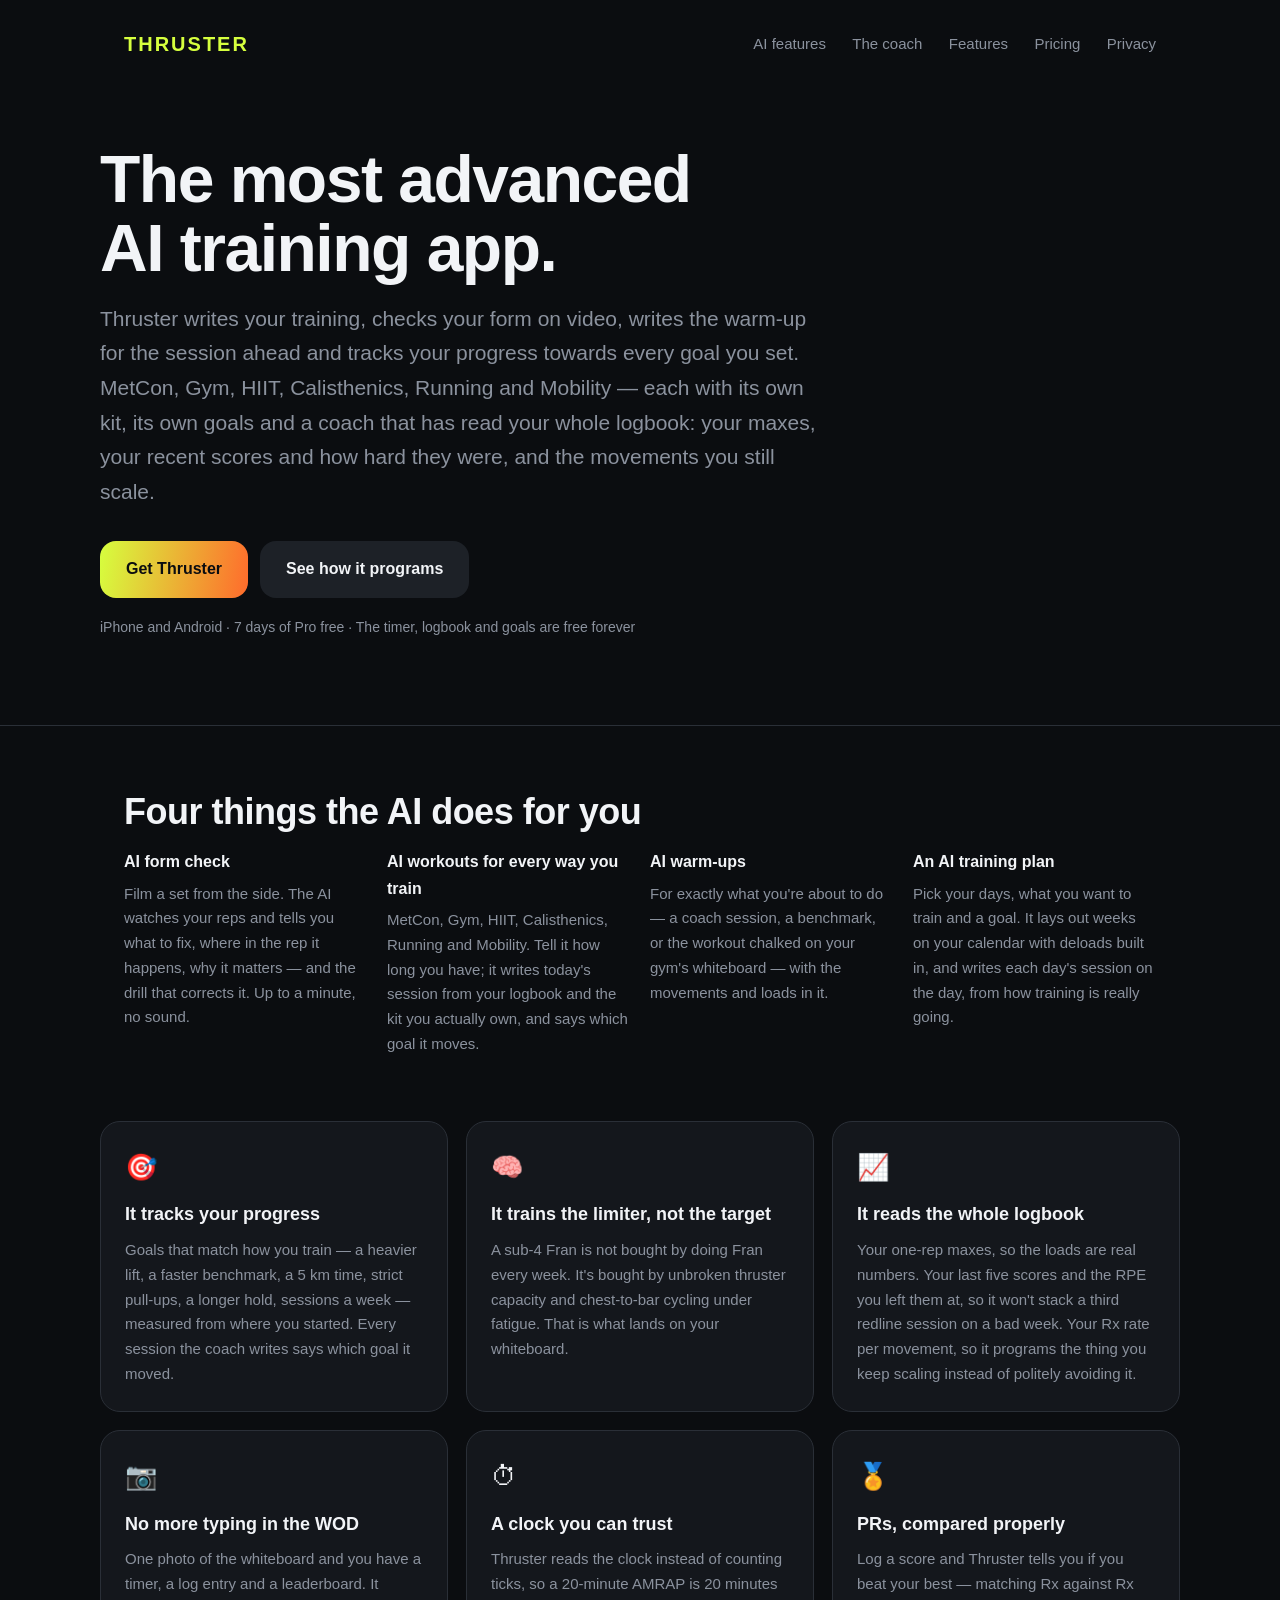
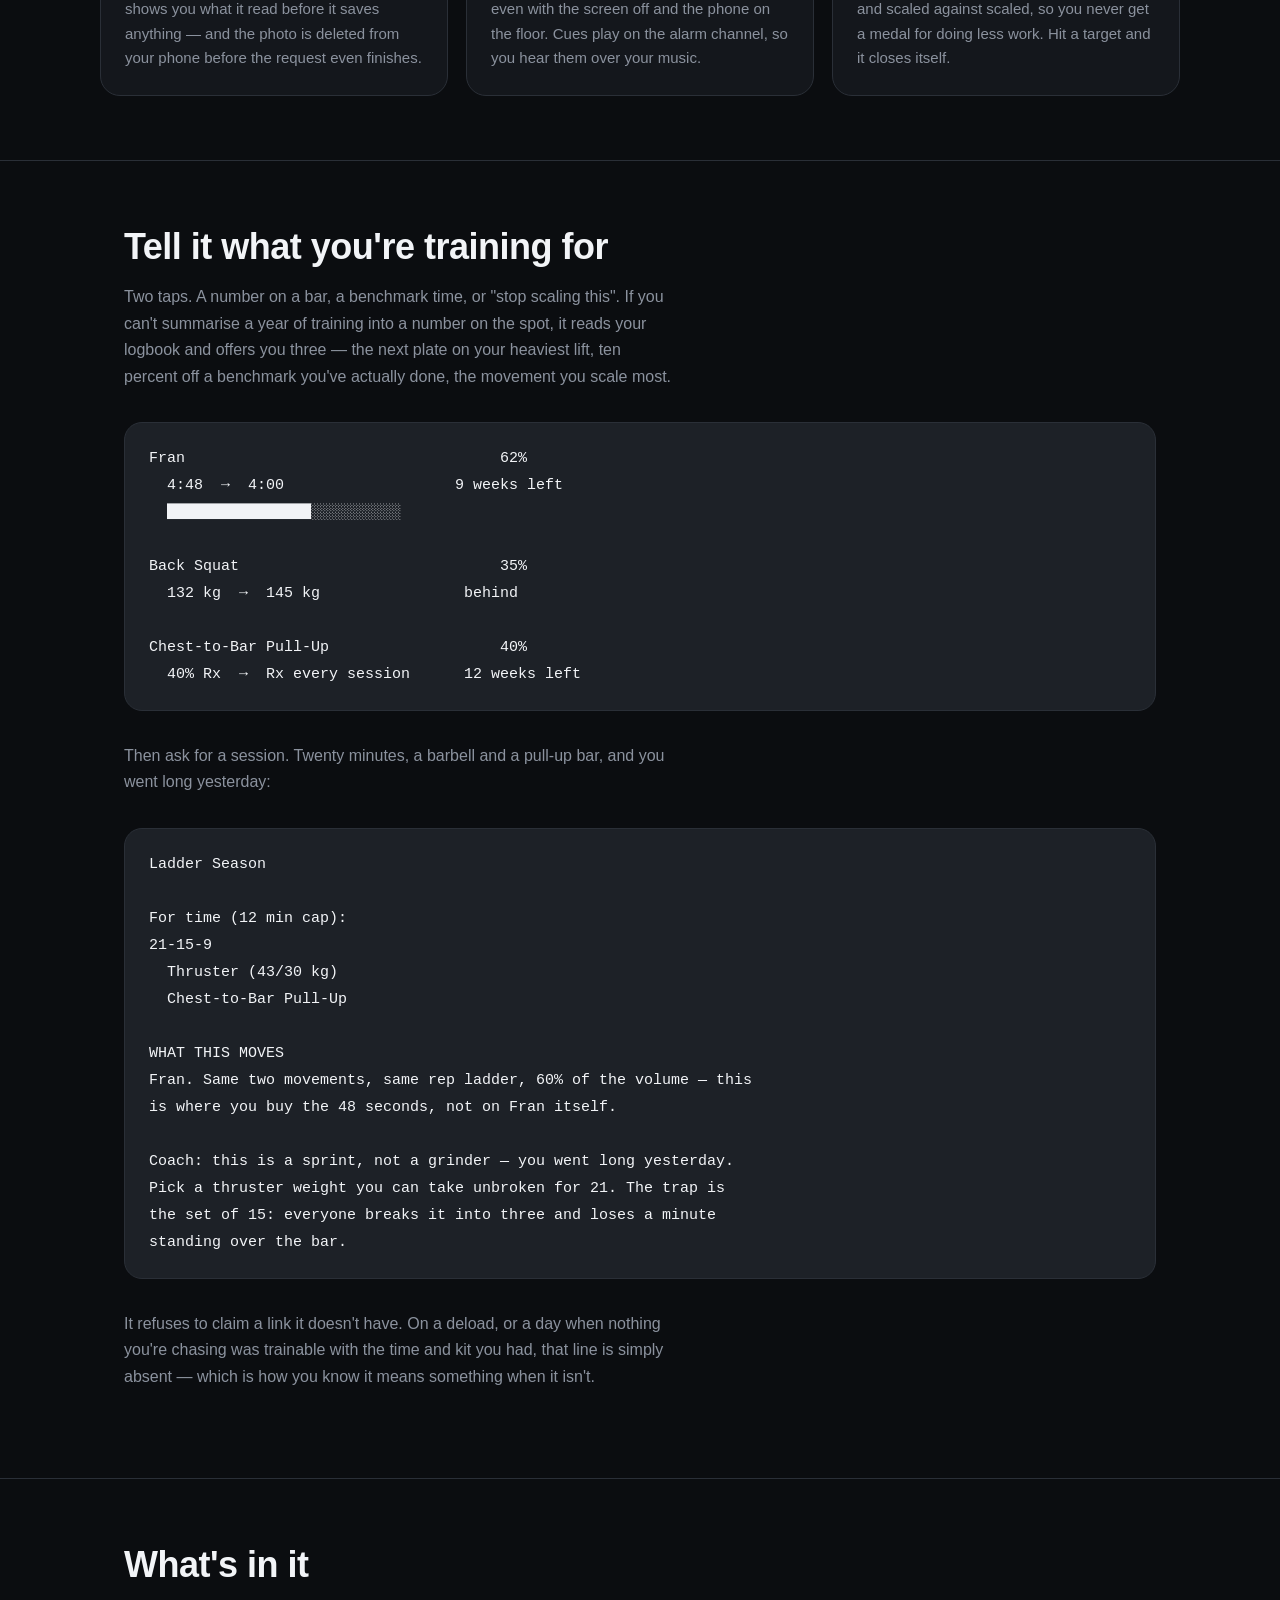
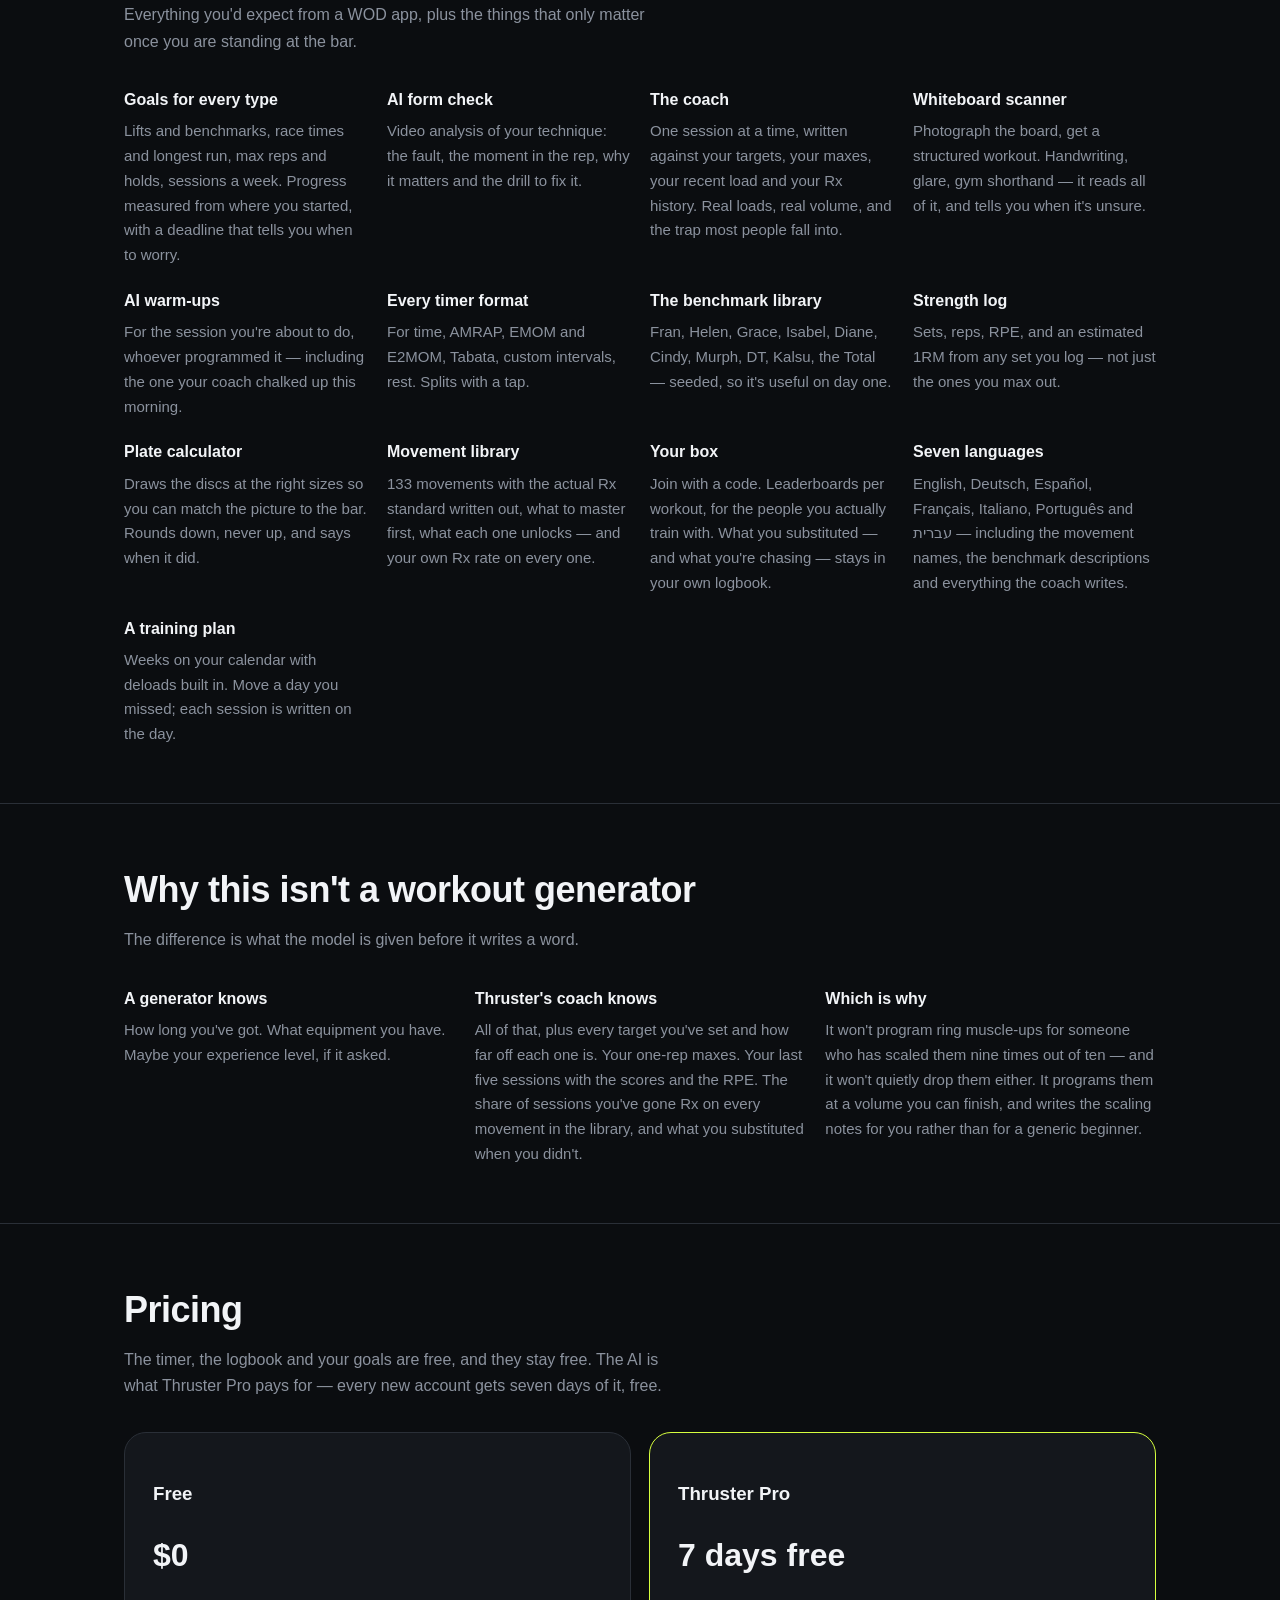
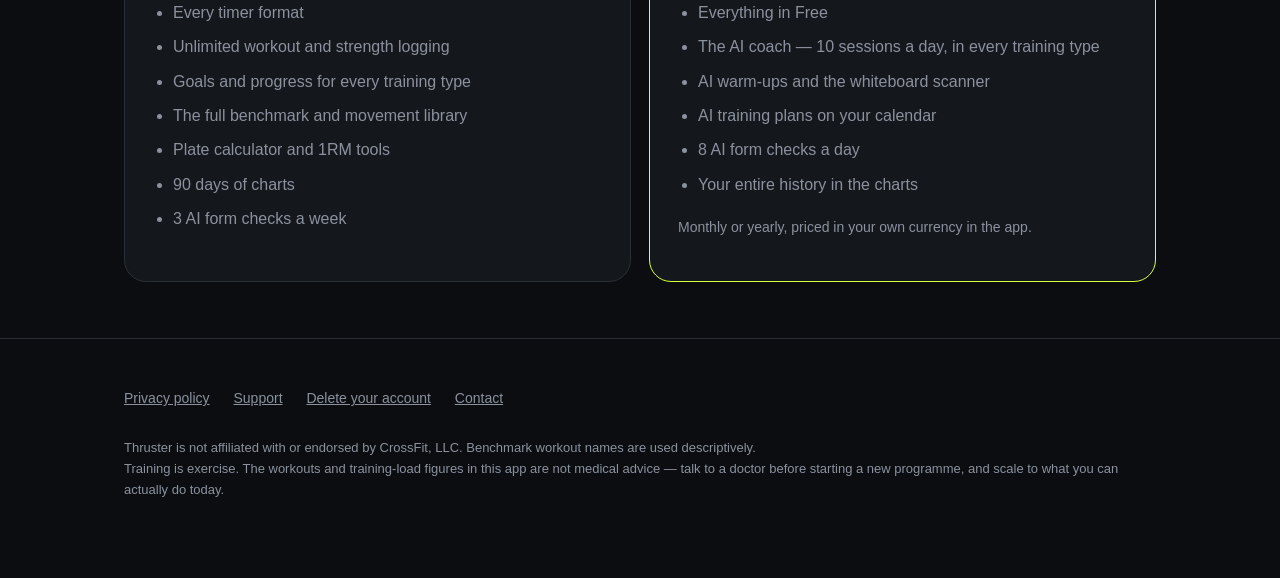
==== index.html @ 0b7d1bc6 "Lead with the AI: form check, workouts, warm-ups and plans Hero and meta now say Thruster is the mos" ====
<!doctype html>
<html lang="en">
<head>
<meta charset="utf-8">
<meta name="viewport" content="width=device-width, initial-scale=1">
<title>Thruster — the most advanced AI training app</title>
<meta name="description" content="Thruster is the most advanced AI training app. It writes your workouts, checks your form on video, writes your warm-ups, builds your training plan and tracks your progress towards every goal.">
<link rel="canonical" href="https://thruster.cloud/">
<meta property="og:title" content="Thruster — the most advanced AI training app">
<meta property="og:description" content="AI workouts, AI form check, AI warm-ups and a training plan — and it tracks your progress towards every goal.">
<meta property="og:type" content="website">
<meta property="og:url" content="https://thruster.cloud/">
<meta property="og:image" content="https://thruster.cloud/og.png">
<meta property="og:image:width" content="1200">
<meta property="og:image:height" content="630">
<meta name="twitter:card" content="summary_large_image">
<link rel="icon" href="/favicon.ico" sizes="any">
<link rel="icon" type="image/png" sizes="32x32" href="/favicon-32.png">
<link rel="apple-touch-icon" href="/apple-touch-icon.png">
<link rel="stylesheet" href="/style.css">
</head>
<body>

<header>
  <div class="wrap">
    <a class="logo" href="/">THRUSTER</a>
    <nav>
      <a href="#ai">AI features</a>
      <a href="#coach">The coach</a>
      <a href="#features">Features</a>
      <a href="#pricing">Pricing</a>
      <a href="/privacy">Privacy</a>
    </nav>
  </div>
</header>

<main>
  <div class="wrap hero">
    <h1>The most advanced<br>AI training app.</h1>
    <p class="lede">
      Thruster writes your training, checks your form on video, writes the warm-up
      for the session ahead and tracks your progress towards every goal you set.
      MetCon, Gym, HIIT, Calisthenics, Running and Mobility — each with its own kit,
      its own goals and a coach that has read your whole logbook: your maxes, your
      recent scores and how hard they were, and the movements you still scale.
    </p>
    <div class="cta-row">
      <a class="cta" href="#pricing">Get Thruster</a>
      <a class="cta secondary" href="#coach">See how it programs</a>
    </div>
    <p class="note">iPhone and Android · 7 days of Pro free · The timer, logbook and goals are free forever</p>
  </div>

  <section id="ai">
    <div class="wrap">
      <h2>Four things the AI does for you</h2>
      <div class="features">
        <div class="feature"><h4>AI form check</h4><p>Film a set from the side. The AI watches your reps and tells you what to fix, where in the rep it happens, why it matters — and the drill that corrects it. Up to a minute, no sound.</p></div>
        <div class="feature"><h4>AI workouts for every way you train</h4><p>MetCon, Gym, HIIT, Calisthenics, Running and Mobility. Tell it how long you have; it writes today's session from your logbook and the kit you actually own, and says which goal it moves.</p></div>
        <div class="feature"><h4>AI warm-ups</h4><p>For exactly what you're about to do — a coach session, a benchmark, or the workout chalked on your gym's whiteboard — with the movements and loads in it.</p></div>
        <div class="feature"><h4>An AI training plan</h4><p>Pick your days, what you want to train and a goal. It lays out weeks on your calendar with deloads built in, and writes each day's session on the day, from how training is really going.</p></div>
      </div>
    </div>
  </section>
  <div class="wrap pillars">
    <div class="pillar">
      <div class="icon">🎯</div>
      <h3>It tracks your progress</h3>
      <p>
        Goals that match how you train — a heavier lift, a faster benchmark, a 5 km
        time, strict pull-ups, a longer hold, sessions a week — measured from where
        you started. Every session the coach writes says which goal it moved.
      </p>
    </div>
    <div class="pillar">
      <div class="icon">🧠</div>
      <h3>It trains the limiter, not the target</h3>
      <p>
        A sub-4 Fran is not bought by doing Fran every week. It's bought by
        unbroken thruster capacity and chest-to-bar cycling under fatigue. That is
        what lands on your whiteboard.
      </p>
    </div>
    <div class="pillar">
      <div class="icon">📈</div>
      <h3>It reads the whole logbook</h3>
      <p>
        Your one-rep maxes, so the loads are real numbers. Your last five scores
        and the RPE you left them at, so it won't stack a third redline session on
        a bad week. Your Rx rate per movement, so it programs the thing you keep
        scaling instead of politely avoiding it.
      </p>
    </div>
    <div class="pillar">
      <div class="icon">📷</div>
      <h3>No more typing in the WOD</h3>
      <p>
        One photo of the whiteboard and you have a timer, a log entry and a
        leaderboard. It shows you what it read before it saves anything — and the
        photo is deleted from your phone before the request even finishes.
      </p>
    </div>
    <div class="pillar">
      <div class="icon">⏱</div>
      <h3>A clock you can trust</h3>
      <p>
        Thruster reads the clock instead of counting ticks, so a 20-minute AMRAP is
        20 minutes even with the screen off and the phone on the floor. Cues play
        on the alarm channel, so you hear them over your music.
      </p>
    </div>
    <div class="pillar">
      <div class="icon">🏅</div>
      <h3>PRs, compared properly</h3>
      <p>
        Log a score and Thruster tells you if you beat your best — matching Rx
        against Rx and scaled against scaled, so you never get a medal for doing
        less work. Hit a target and it closes itself.
      </p>
    </div>
  </div>

  <section id="coach">
    <div class="wrap">
      <h2>Tell it what you're training for</h2>
      <p class="sub">
        Two taps. A number on a bar, a benchmark time, or "stop scaling this". If
        you can't summarise a year of training into a number on the spot, it reads
        your logbook and offers you three — the next plate on your heaviest lift,
        ten percent off a benchmark you've actually done, the movement you scale most.
      </p>

      <div class="whiteboard">Fran                                   62%
  4:48  →  4:00                   9 weeks left
  ████████████████░░░░░░░░░░

Back Squat                             35%
  132 kg  →  145 kg                behind

Chest-to-Bar Pull-Up                   40%
  40% Rx  →  Rx every session      12 weeks left</div>

      <p class="sub" style="margin-top:32px">
        Then ask for a session. Twenty minutes, a barbell and a pull-up bar, and
        you went long yesterday:
      </p>

      <div class="whiteboard">Ladder Season

For time (12 min cap):
21-15-9
  Thruster (43/30 kg)
  Chest-to-Bar Pull-Up

WHAT THIS MOVES
Fran. Same two movements, same rep ladder, 60% of the volume — this
is where you buy the 48 seconds, not on Fran itself.

Coach: this is a sprint, not a grinder — you went long yesterday.
Pick a thruster weight you can take unbroken for 21. The trap is
the set of 15: everyone breaks it into three and loses a minute
standing over the bar.</div>

      <p class="sub" style="margin-top:32px">
        It refuses to claim a link it doesn't have. On a deload, or a day when
        nothing you're chasing was trainable with the time and kit you had, that
        line is simply absent — which is how you know it means something when it
        isn't.
      </p>
    </div>
  </section>

  <section id="features">
    <div class="wrap">
      <h2>What's in it</h2>
      <p class="sub">Everything you'd expect from a WOD app, plus the things that only matter once you are standing at the bar.</p>
      <div class="features">
        <div class="feature"><h4>Goals for every type</h4><p>Lifts and benchmarks, race times and longest run, max reps and holds, sessions a week. Progress measured from where you started, with a deadline that tells you when to worry.</p></div>
        <div class="feature"><h4>AI form check</h4><p>Video analysis of your technique: the fault, the moment in the rep, why it matters and the drill to fix it.</p></div>
        <div class="feature"><h4>The coach</h4><p>One session at a time, written against your targets, your maxes, your recent load and your Rx history. Real loads, real volume, and the trap most people fall into.</p></div>
        <div class="feature"><h4>Whiteboard scanner</h4><p>Photograph the board, get a structured workout. Handwriting, glare, gym shorthand — it reads all of it, and tells you when it's unsure.</p></div>
        <div class="feature"><h4>AI warm-ups</h4><p>For the session you're about to do, whoever programmed it — including the one your coach chalked up this morning.</p></div>
        <div class="feature"><h4>Every timer format</h4><p>For time, AMRAP, EMOM and E2MOM, Tabata, custom intervals, rest. Splits with a tap.</p></div>
        <div class="feature"><h4>The benchmark library</h4><p>Fran, Helen, Grace, Isabel, Diane, Cindy, Murph, DT, Kalsu, the Total — seeded, so it's useful on day one.</p></div>
        <div class="feature"><h4>Strength log</h4><p>Sets, reps, RPE, and an estimated 1RM from any set you log — not just the ones you max out.</p></div>
        <div class="feature"><h4>Plate calculator</h4><p>Draws the discs at the right sizes so you can match the picture to the bar. Rounds down, never up, and says when it did.</p></div>
        <div class="feature"><h4>Movement library</h4><p>133 movements with the actual Rx standard written out, what to master first, what each one unlocks — and your own Rx rate on every one.</p></div>
        <div class="feature"><h4>Your box</h4><p>Join with a code. Leaderboards per workout, for the people you actually train with. What you substituted — and what you're chasing — stays in your own logbook.</p></div>
        <div class="feature"><h4>Seven languages</h4><p>English, Deutsch, Español, Français, Italiano, Português and עברית — including the movement names, the benchmark descriptions and everything the coach writes.</p></div>
        <div class="feature"><h4>A training plan</h4><p>Weeks on your calendar with deloads built in. Move a day you missed; each session is written on the day.</p></div>
      </div>
    </div>
  </section>

  <section>
    <div class="wrap">
      <h2>Why this isn't a workout generator</h2>
      <p class="sub">The difference is what the model is given before it writes a word.</p>
      <div class="features">
        <div class="feature"><h4>A generator knows</h4><p>How long you've got. What equipment you have. Maybe your experience level, if it asked.</p></div>
        <div class="feature"><h4>Thruster's coach knows</h4><p>All of that, plus every target you've set and how far off each one is. Your one-rep maxes. Your last five sessions with the scores and the RPE. The share of sessions you've gone Rx on every movement in the library, and what you substituted when you didn't.</p></div>
        <div class="feature"><h4>Which is why</h4><p>It won't program ring muscle-ups for someone who has scaled them nine times out of ten — and it won't quietly drop them either. It programs them at a volume you can finish, and writes the scaling notes for you rather than for a generic beginner.</p></div>
      </div>
    </div>
  </section>

  <section id="pricing">
    <div class="wrap">
      <h2>Pricing</h2>
      <p class="sub">
        The timer, the logbook and your goals are free, and they stay free. The AI is
        what Thruster Pro pays for — every new account gets seven days of it, free.
      </p>
      <div class="plans">
        <div class="plan">
          <h3>Free</h3>
          <div class="price">$0</div>
          <ul>
            <li>Every timer format</li>
            <li>Unlimited workout and strength logging</li>
            <li>Goals and progress for every training type</li>
            <li>The full benchmark and movement library</li>
            <li>Plate calculator and 1RM tools</li>
            <li>90 days of charts</li>
            <li>3 AI form checks a week</li>
          </ul>
        </div>
        <div class="plan pro">
          <h3>Thruster Pro</h3>
          <div class="price">7 days free</div>
          <ul>
            <li>Everything in Free</li>
            <li>The AI coach — 10 sessions a day, in every training type</li>
            <li>AI warm-ups and the whiteboard scanner</li>
            <li>AI training plans on your calendar</li>
            <li>8 AI form checks a day</li>
            <li>Your entire history in the charts</li>
          </ul>
          <p class="note">Monthly or yearly, priced in your own currency in the app.</p>
        </div>
      </div>
    </div>
  </section>
</main>

<footer>
  <div class="wrap">
    <a href="/privacy">Privacy policy</a>
    <a href="/support">Support</a>
    <a href="/delete-account">Delete your account</a>
    <a href="mailto:info@thruster.cloud">Contact</a>
    <p class="disclaimer">
      Thruster is not affiliated with or endorsed by CrossFit, LLC. Benchmark workout
      names are used descriptively.<br>
      Training is exercise. The workouts and training-load figures in this app are
      not medical advice — talk to a doctor before starting a new programme, and
      scale to what you can actually do today.
    </p>
  </div>
</footer>

</body>
</html>
---- style.css ----
/* Thruster marketing site. Dark, like the app — the site and the product should
   look like the same thing, and the palette is lifted from ui/Brand.kt. */
:root {
  --ink: #0b0d10;
  --surface: #14171c;
  --surface-2: #1d2127;
  --outline: #2a2f37;
  --text: #f2f4f7;
  --muted: #8b929e;
  --lime: #d6ff3e;
  --orange: #ff6b2c;
  --cyan: #35d6e8;
  --max: 1080px;
}

* { box-sizing: border-box; }

body {
  margin: 0;
  background: var(--ink);
  color: var(--text);
  font: 16px/1.65 -apple-system, BlinkMacSystemFont, "Segoe UI", Roboto, Helvetica, Arial, sans-serif;
  -webkit-font-smoothing: antialiased;
}

a { color: var(--lime); }

.wrap { max-width: var(--max); margin: 0 auto; padding: 0 24px; }

header { padding: 28px 0; }
header .wrap { display: flex; align-items: center; justify-content: space-between; gap: 16px; }
.logo { font-weight: 900; letter-spacing: 2px; color: var(--lime); text-decoration: none; font-size: 20px; }
nav a { color: var(--muted); text-decoration: none; margin-left: 22px; font-size: 15px; }
nav a:hover { color: var(--text); }

.hero { padding: 56px 0 72px; }
.hero h1 {
  font-size: clamp(38px, 7vw, 66px);
  line-height: 1.05;
  margin: 0 0 18px;
  letter-spacing: -1.5px;
}
.hero p.lede { font-size: clamp(17px, 2.2vw, 21px); color: var(--muted); max-width: 62ch; margin: 0 0 32px; }

.cta { display: inline-flex; align-items: center; gap: 10px; padding: 15px 26px; border-radius: 16px;
       background: linear-gradient(100deg, var(--lime), var(--orange)); color: var(--ink);
       font-weight: 700; text-decoration: none; }
.cta.secondary { background: var(--surface-2); color: var(--text); }
.cta-row { display: flex; flex-wrap: wrap; gap: 12px; }
.note { color: var(--muted); font-size: 14px; margin-top: 18px; }

.pillars { display: grid; grid-template-columns: repeat(auto-fit, minmax(260px, 1fr)); gap: 18px; padding: 8px 0 64px; }
.pillar { background: var(--surface); border: 1px solid var(--outline); border-radius: 20px; padding: 24px; }
.pillar .icon { font-size: 26px; }
.pillar h3 { margin: 12px 0 8px; font-size: 18px; }
.pillar p { margin: 0; color: var(--muted); font-size: 15px; }

section { padding: 56px 0; border-top: 1px solid var(--outline); }
section h2 { font-size: clamp(26px, 4vw, 36px); margin: 0 0 8px; letter-spacing: -0.5px; }
section p.sub { color: var(--muted); margin: 0 0 32px; max-width: 62ch; }

.features { display: grid; grid-template-columns: repeat(auto-fit, minmax(240px, 1fr)); gap: 20px; }
.feature h4 { margin: 0 0 6px; font-size: 16px; }
.feature p { margin: 0; color: var(--muted); font-size: 15px; }

.plans { display: grid; grid-template-columns: repeat(auto-fit, minmax(280px, 1fr)); gap: 18px; }
.plan { background: var(--surface); border: 1px solid var(--outline); border-radius: 22px; padding: 28px; }
.plan.pro { border-color: var(--lime); }
.plan .price { font-size: 32px; font-weight: 800; margin: 6px 0 18px; }
.plan ul { margin: 0; padding-left: 20px; color: var(--muted); }
.plan li { margin-bottom: 8px; }

.whiteboard {
  background: var(--surface-2); border-radius: 18px; padding: 22px 24px;
  font-family: ui-monospace, SFMono-Regular, Menlo, monospace; white-space: pre-wrap;
  color: var(--text); font-size: 15px; line-height: 1.8; border: 1px solid var(--outline);
}

footer { padding: 48px 0 64px; border-top: 1px solid var(--outline); color: var(--muted); font-size: 14px; }
footer a { color: var(--muted); margin-right: 20px; }

.legal { max-width: 76ch; }
.legal h1 { font-size: 34px; letter-spacing: -1px; }
.legal h2 { font-size: 21px; margin-top: 40px; }
.legal table { width: 100%; border-collapse: collapse; margin: 18px 0; font-size: 15px; }
.legal th, .legal td { text-align: left; padding: 10px 12px; border-bottom: 1px solid var(--outline); vertical-align: top; }
.legal th { color: var(--muted); font-weight: 600; }
.legal .effective { color: var(--muted); font-size: 14px; }

.disclaimer { color: var(--muted); font-size: 13px; line-height: 1.6; margin-top: 28px; }

/* Forms — used by auth-callback and delete-account. */
.card { background: var(--surface); border: 1px solid var(--outline); border-radius: 22px; padding: 32px; max-width: 460px; margin: 64px auto; }
.card h1 { font-size: 24px; margin: 0 0 8px; }
.card p { color: var(--muted); margin: 0 0 20px; font-size: 15px; }
input[type="password"], input[type="email"], input[type="text"] {
  width: 100%; padding: 14px 16px; border-radius: 14px; border: 1px solid var(--outline);
  background: var(--surface-2); color: var(--text); font-size: 16px; margin-bottom: 12px;
}
button {
  width: 100%; padding: 15px; border: 0; border-radius: 14px; cursor: pointer;
  background: linear-gradient(100deg, var(--lime), var(--orange)); color: var(--ink);
  font-weight: 700; font-size: 16px;
}
button[disabled] { background: var(--surface-2); color: var(--muted); cursor: default; }
.status { margin-top: 16px; font-size: 15px; }
.status.error { color: var(--orange); }
.status.ok { color: var(--lime); }
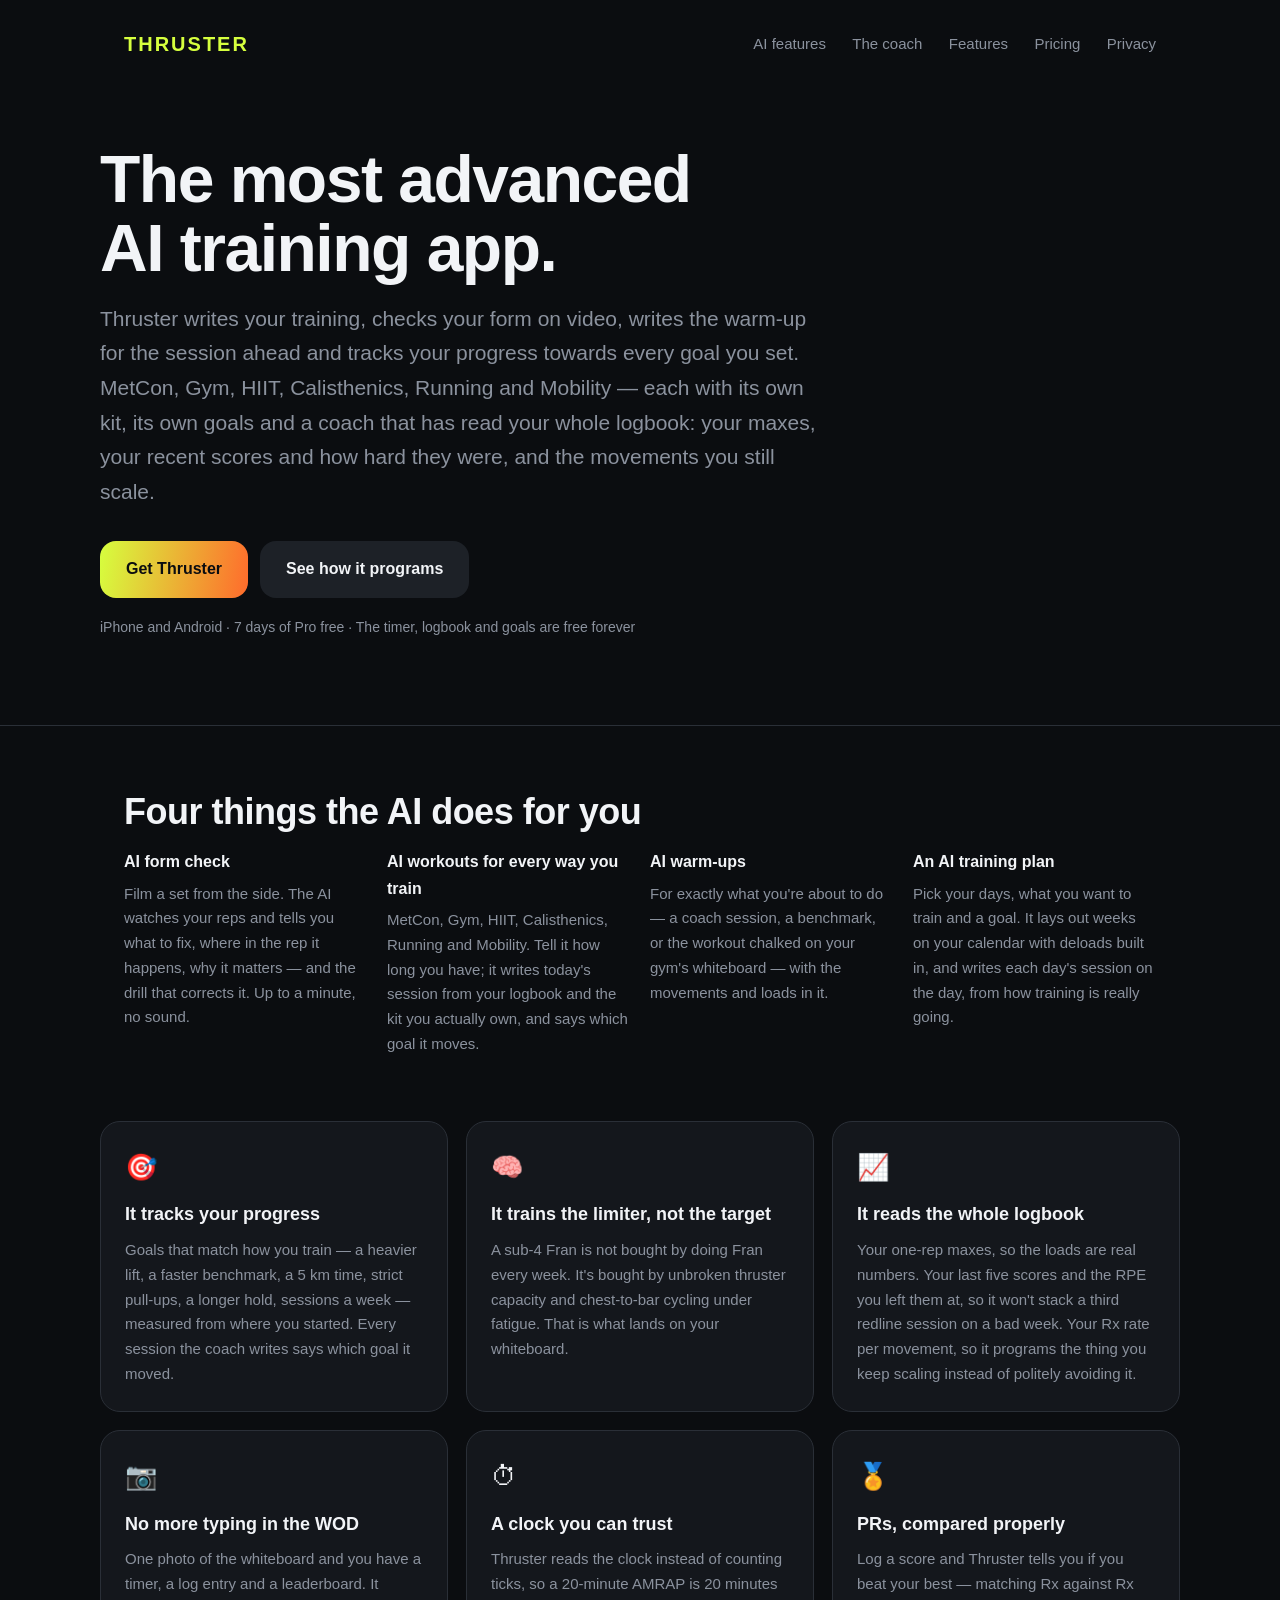
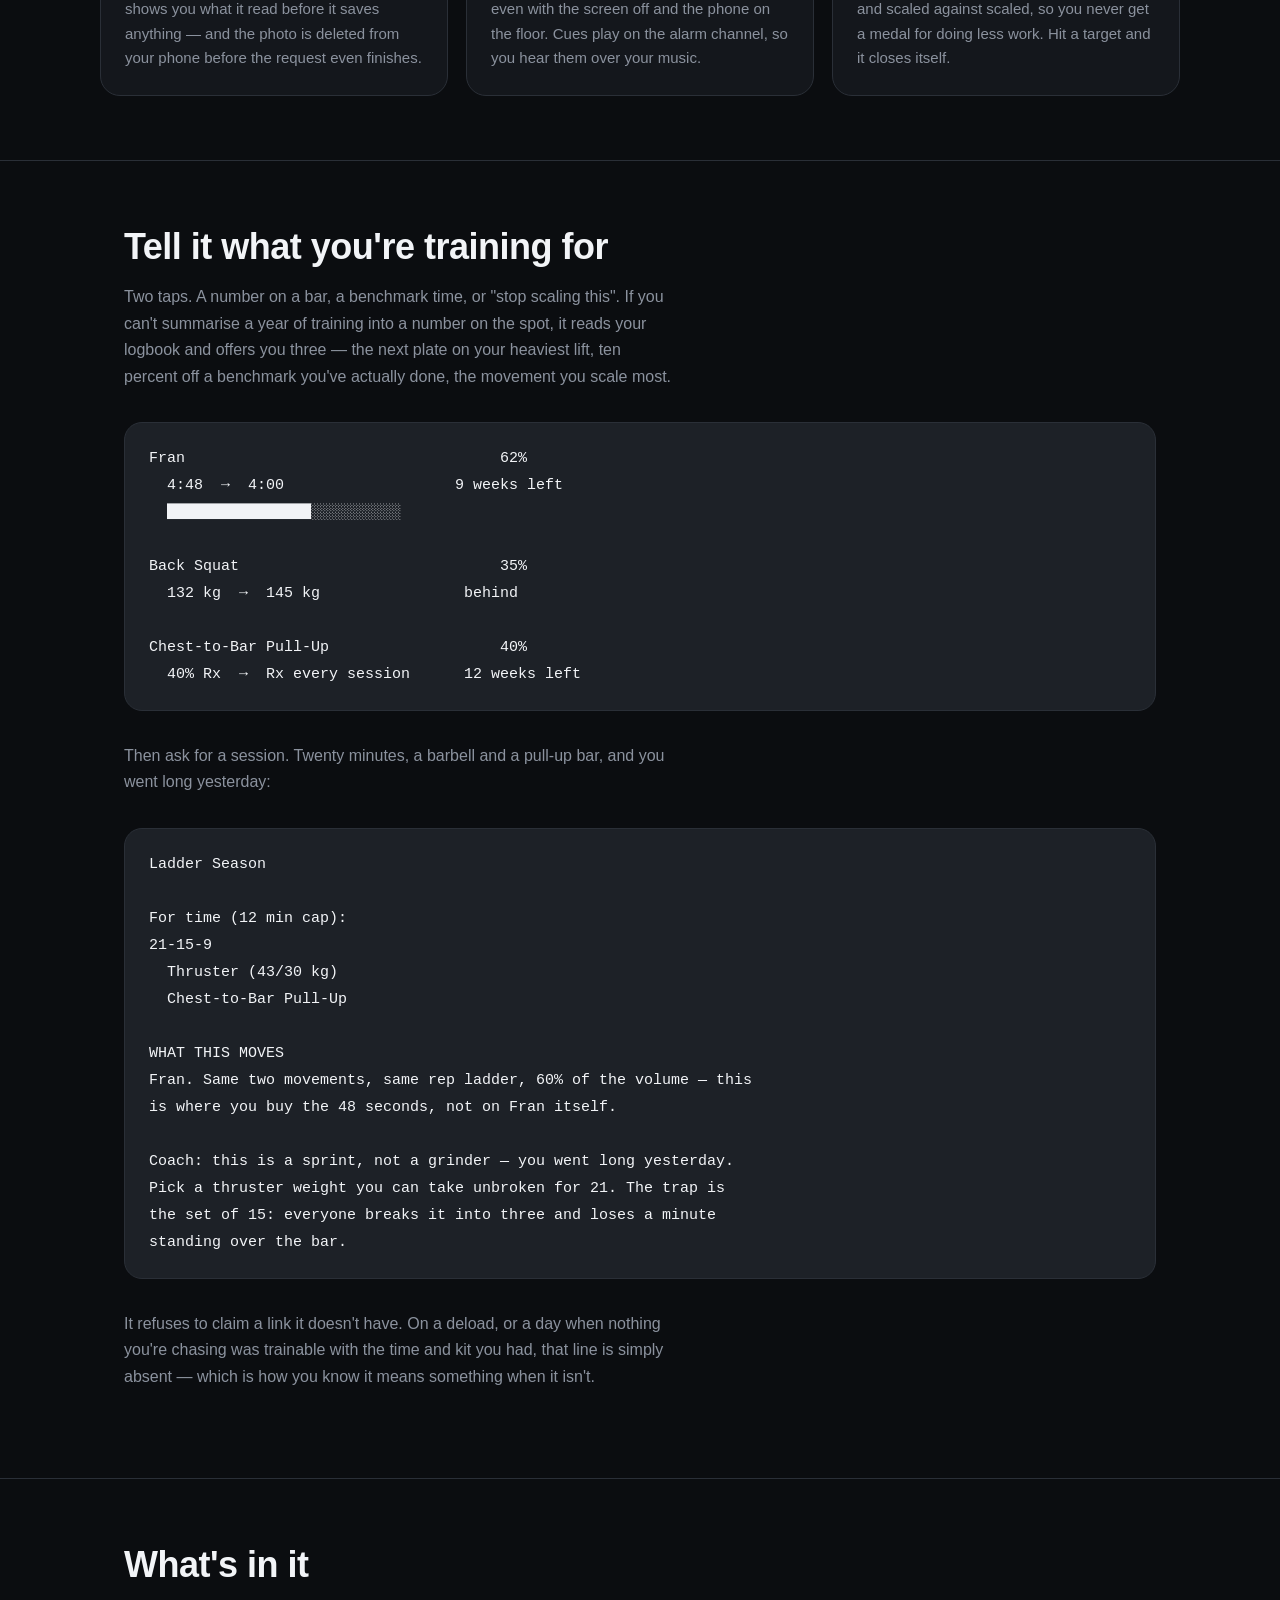
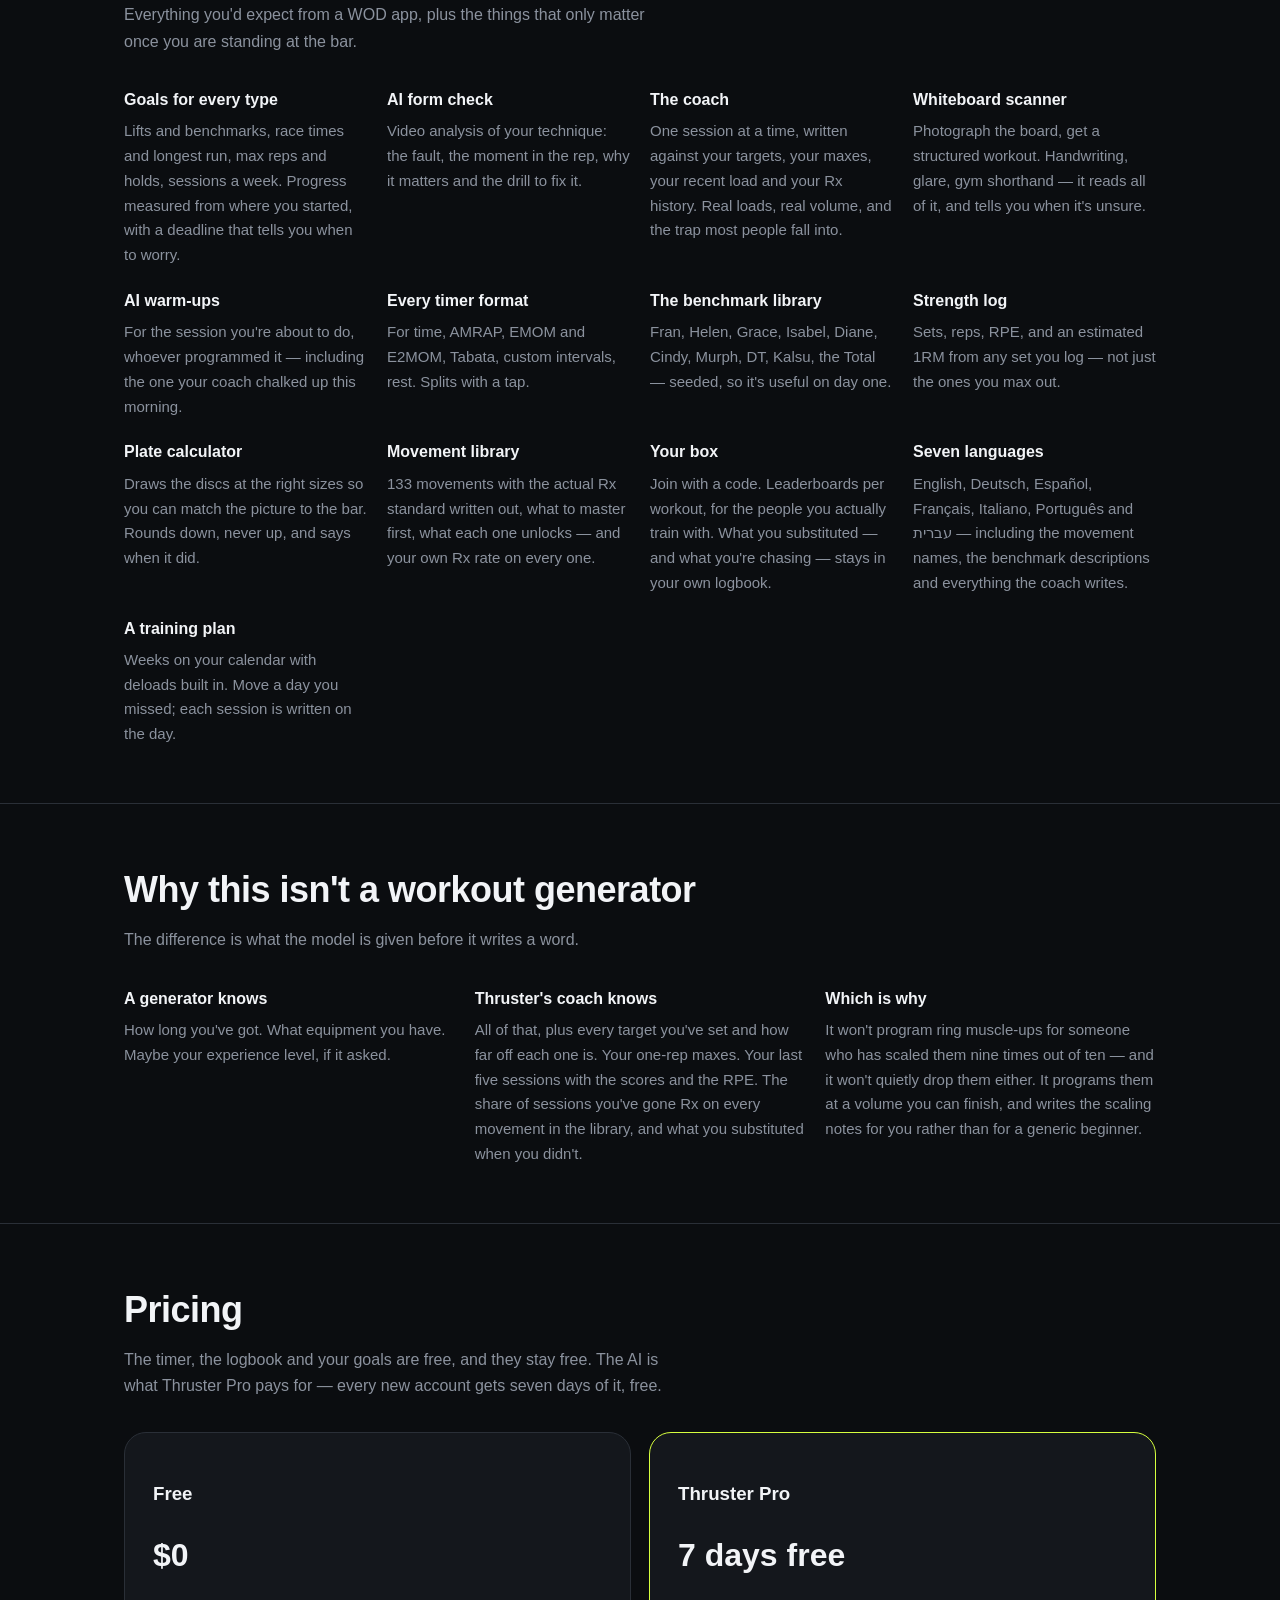
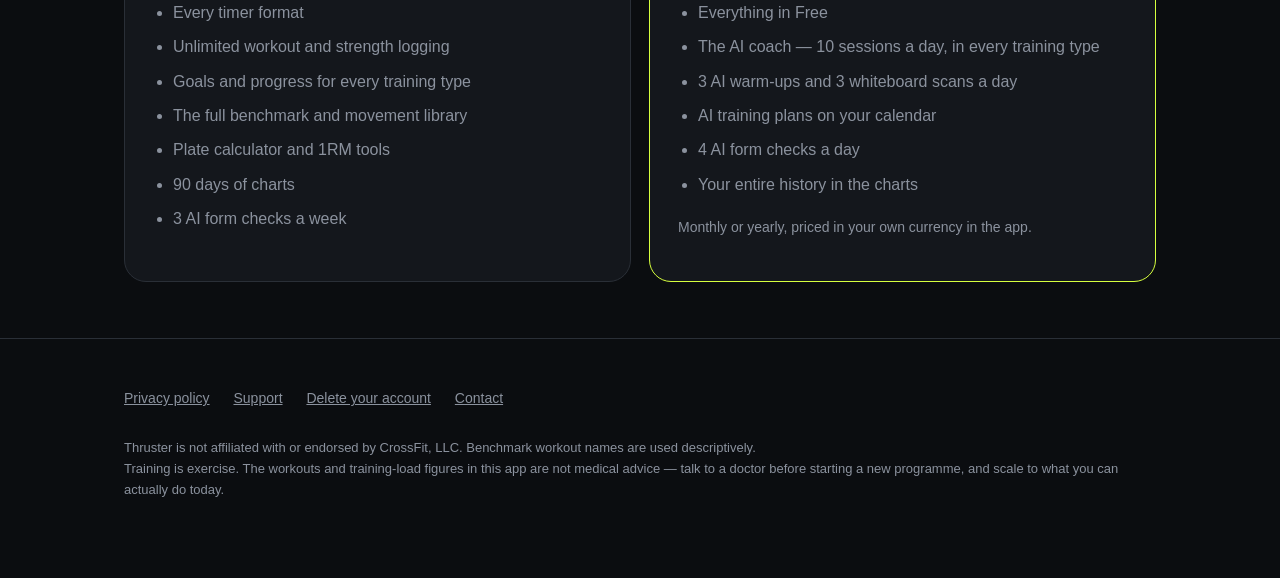
==== commit 1b180135: "Pro limits: 4 AI form checks, 3 warm-ups and 3 scans a day Co-Authored-By: Claude Opus 5 <noreply@an" ====
--- a/index.html
+++ b/index.html
@@ -231,9 +231,9 @@
           <ul>
             <li>Everything in Free</li>
             <li>The AI coach — 10 sessions a day, in every training type</li>
-            <li>AI warm-ups and the whiteboard scanner</li>
+            <li>3 AI warm-ups and 3 whiteboard scans a day</li>
             <li>AI training plans on your calendar</li>
-            <li>8 AI form checks a day</li>
+            <li>4 AI form checks a day</li>
             <li>Your entire history in the charts</li>
           </ul>
           <p class="note">Monthly or yearly, priced in your own currency in the app.</p>
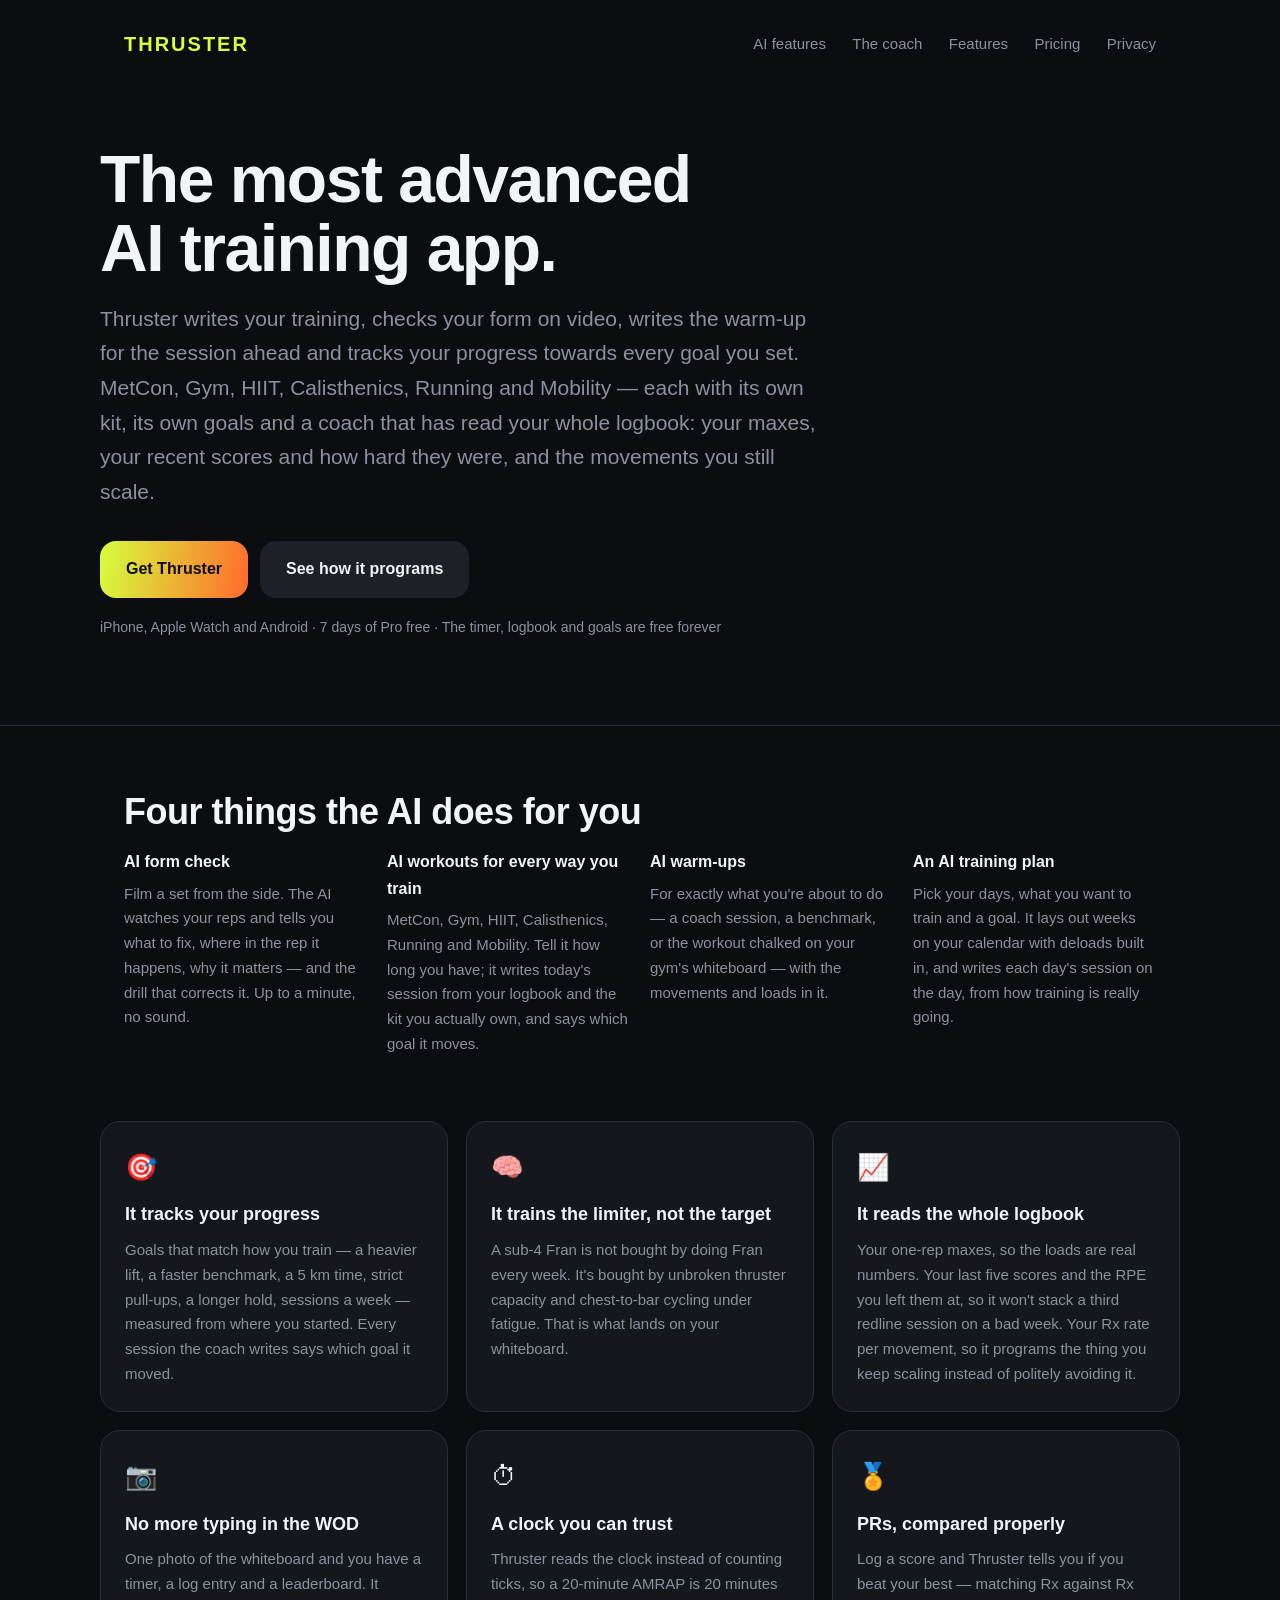
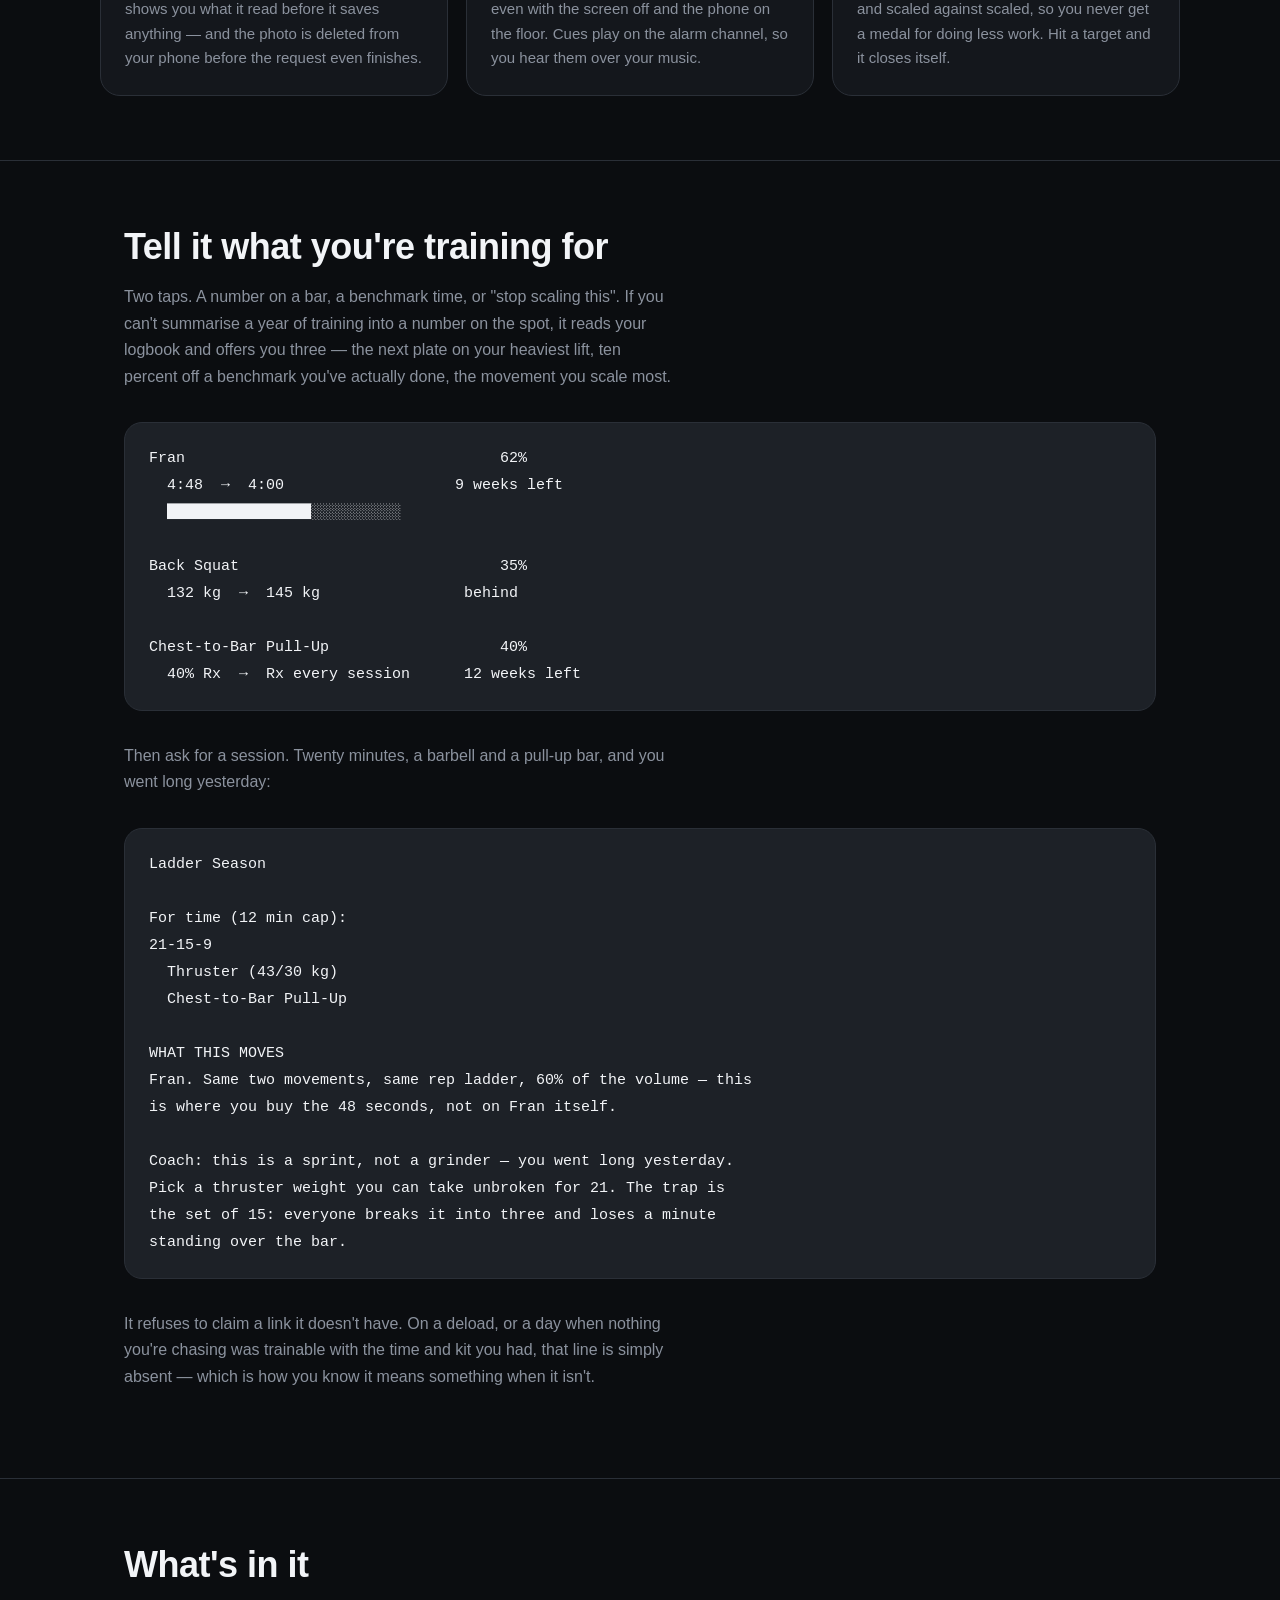
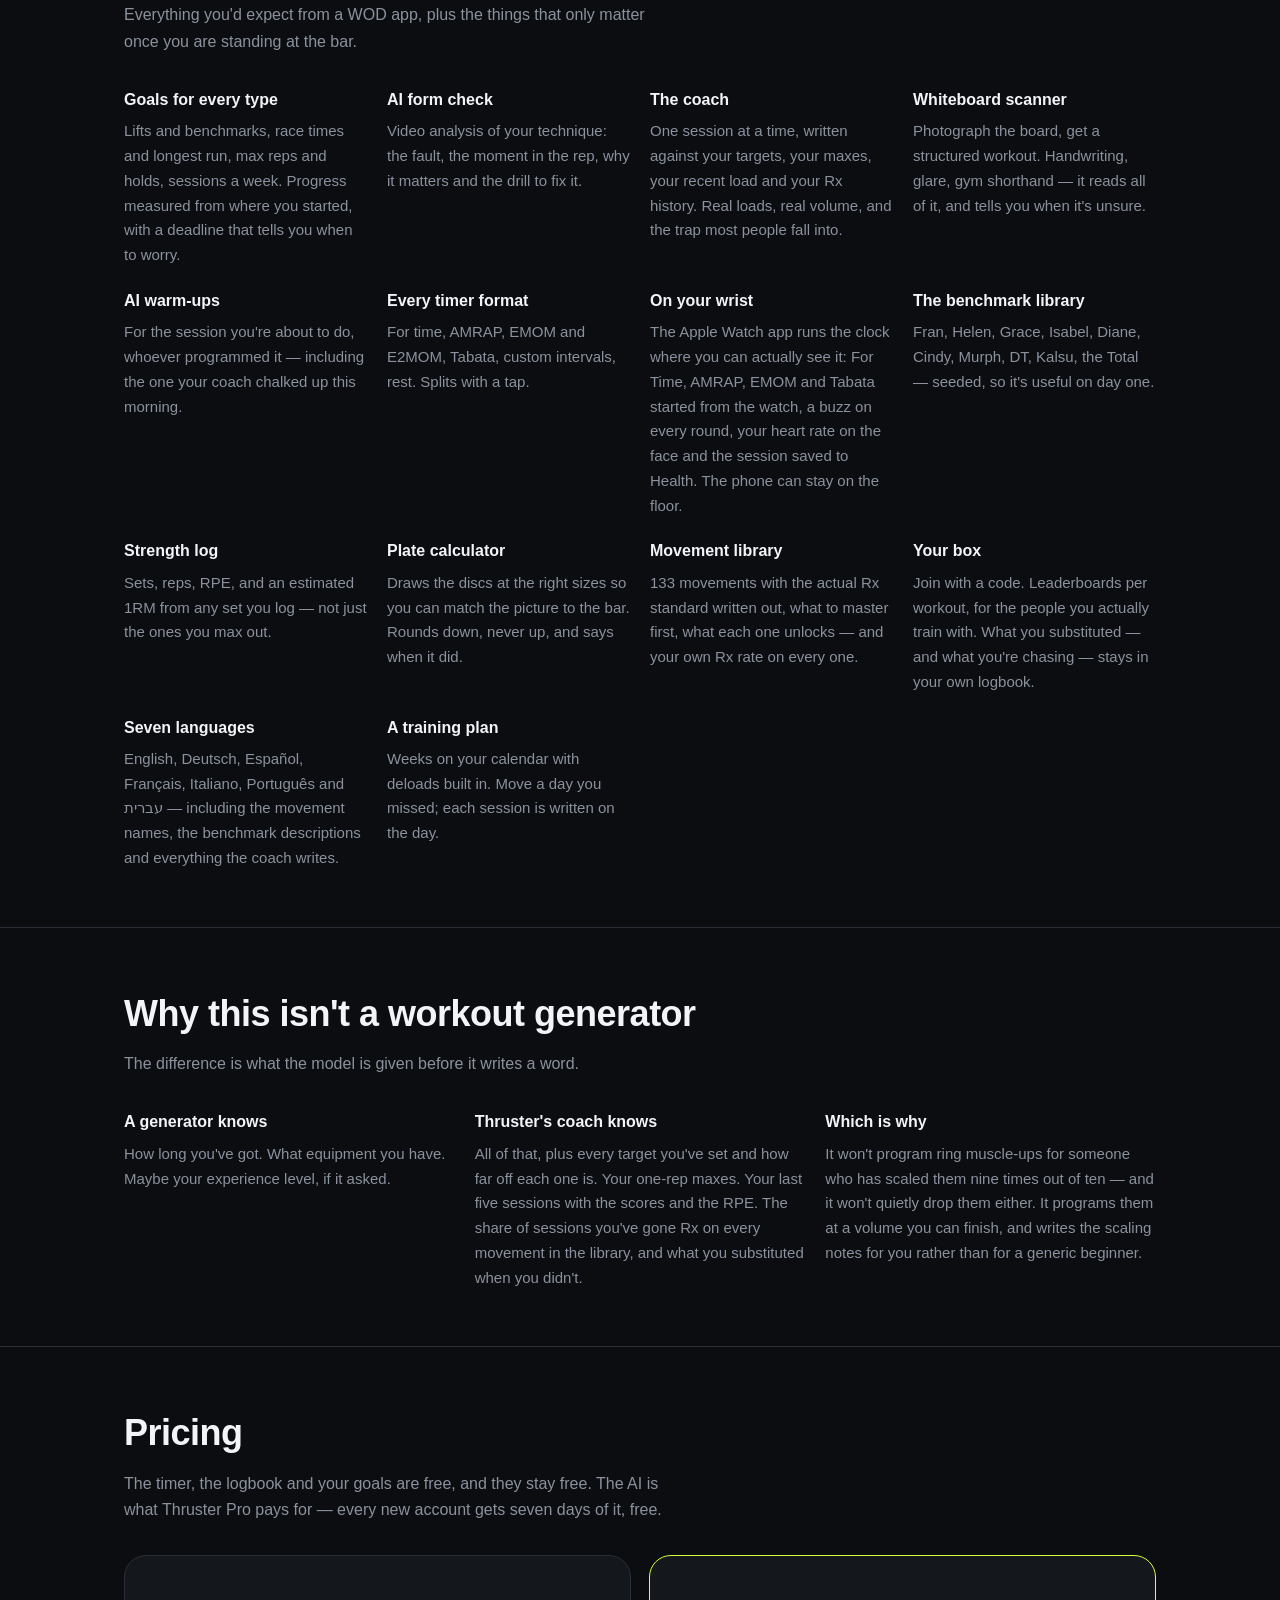
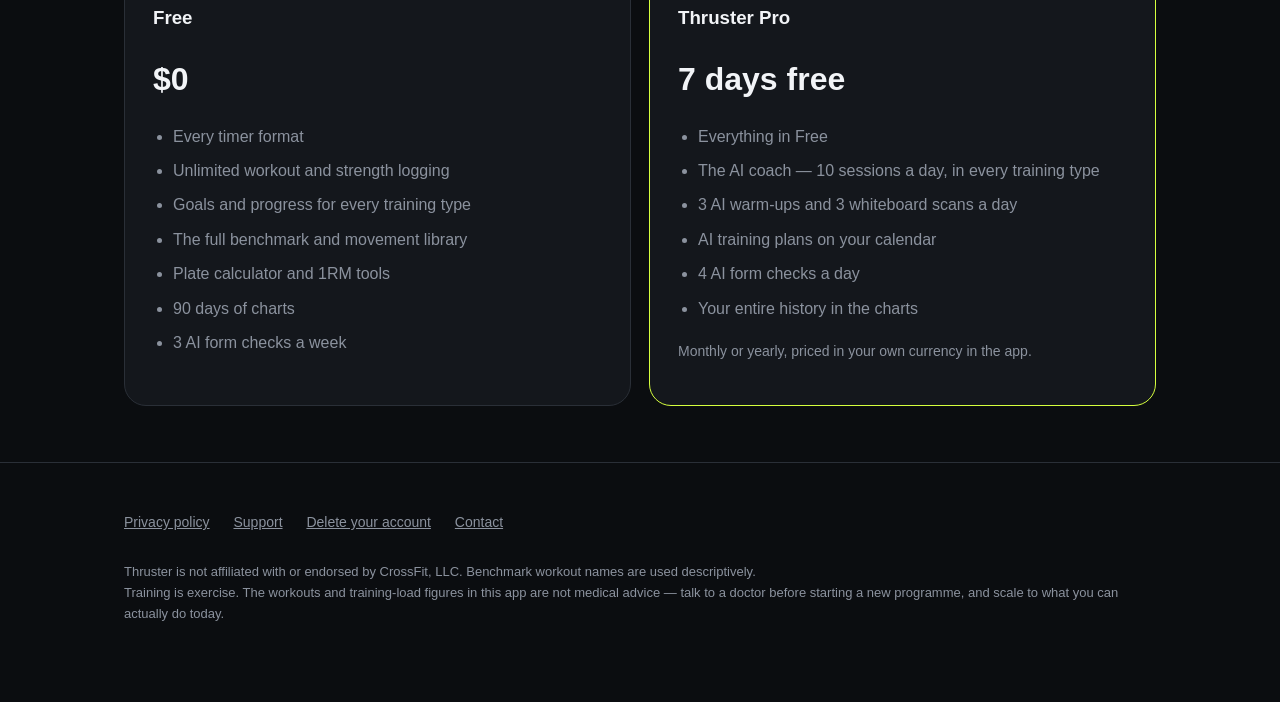
==== commit 83c6e75b: "The watch app: the clock where you can actually see it Held back from deploy until 1.0.5 is approved" ====
--- a/index.html
+++ b/index.html
@@ -48,7 +48,7 @@
       <a class="cta" href="#pricing">Get Thruster</a>
       <a class="cta secondary" href="#coach">See how it programs</a>
     </div>
-    <p class="note">iPhone and Android · 7 days of Pro free · The timer, logbook and goals are free forever</p>
+    <p class="note">iPhone, Apple Watch and Android · 7 days of Pro free · The timer, logbook and goals are free forever</p>
   </div>
 
   <section id="ai">
@@ -181,6 +181,7 @@
         <div class="feature"><h4>Whiteboard scanner</h4><p>Photograph the board, get a structured workout. Handwriting, glare, gym shorthand — it reads all of it, and tells you when it's unsure.</p></div>
         <div class="feature"><h4>AI warm-ups</h4><p>For the session you're about to do, whoever programmed it — including the one your coach chalked up this morning.</p></div>
         <div class="feature"><h4>Every timer format</h4><p>For time, AMRAP, EMOM and E2MOM, Tabata, custom intervals, rest. Splits with a tap.</p></div>
+        <div class="feature"><h4>On your wrist</h4><p>The Apple Watch app runs the clock where you can actually see it: For Time, AMRAP, EMOM and Tabata started from the watch, a buzz on every round, your heart rate on the face and the session saved to Health. The phone can stay on the floor.</p></div>
         <div class="feature"><h4>The benchmark library</h4><p>Fran, Helen, Grace, Isabel, Diane, Cindy, Murph, DT, Kalsu, the Total — seeded, so it's useful on day one.</p></div>
         <div class="feature"><h4>Strength log</h4><p>Sets, reps, RPE, and an estimated 1RM from any set you log — not just the ones you max out.</p></div>
         <div class="feature"><h4>Plate calculator</h4><p>Draws the discs at the right sizes so you can match the picture to the bar. Rounds down, never up, and says when it did.</p></div>
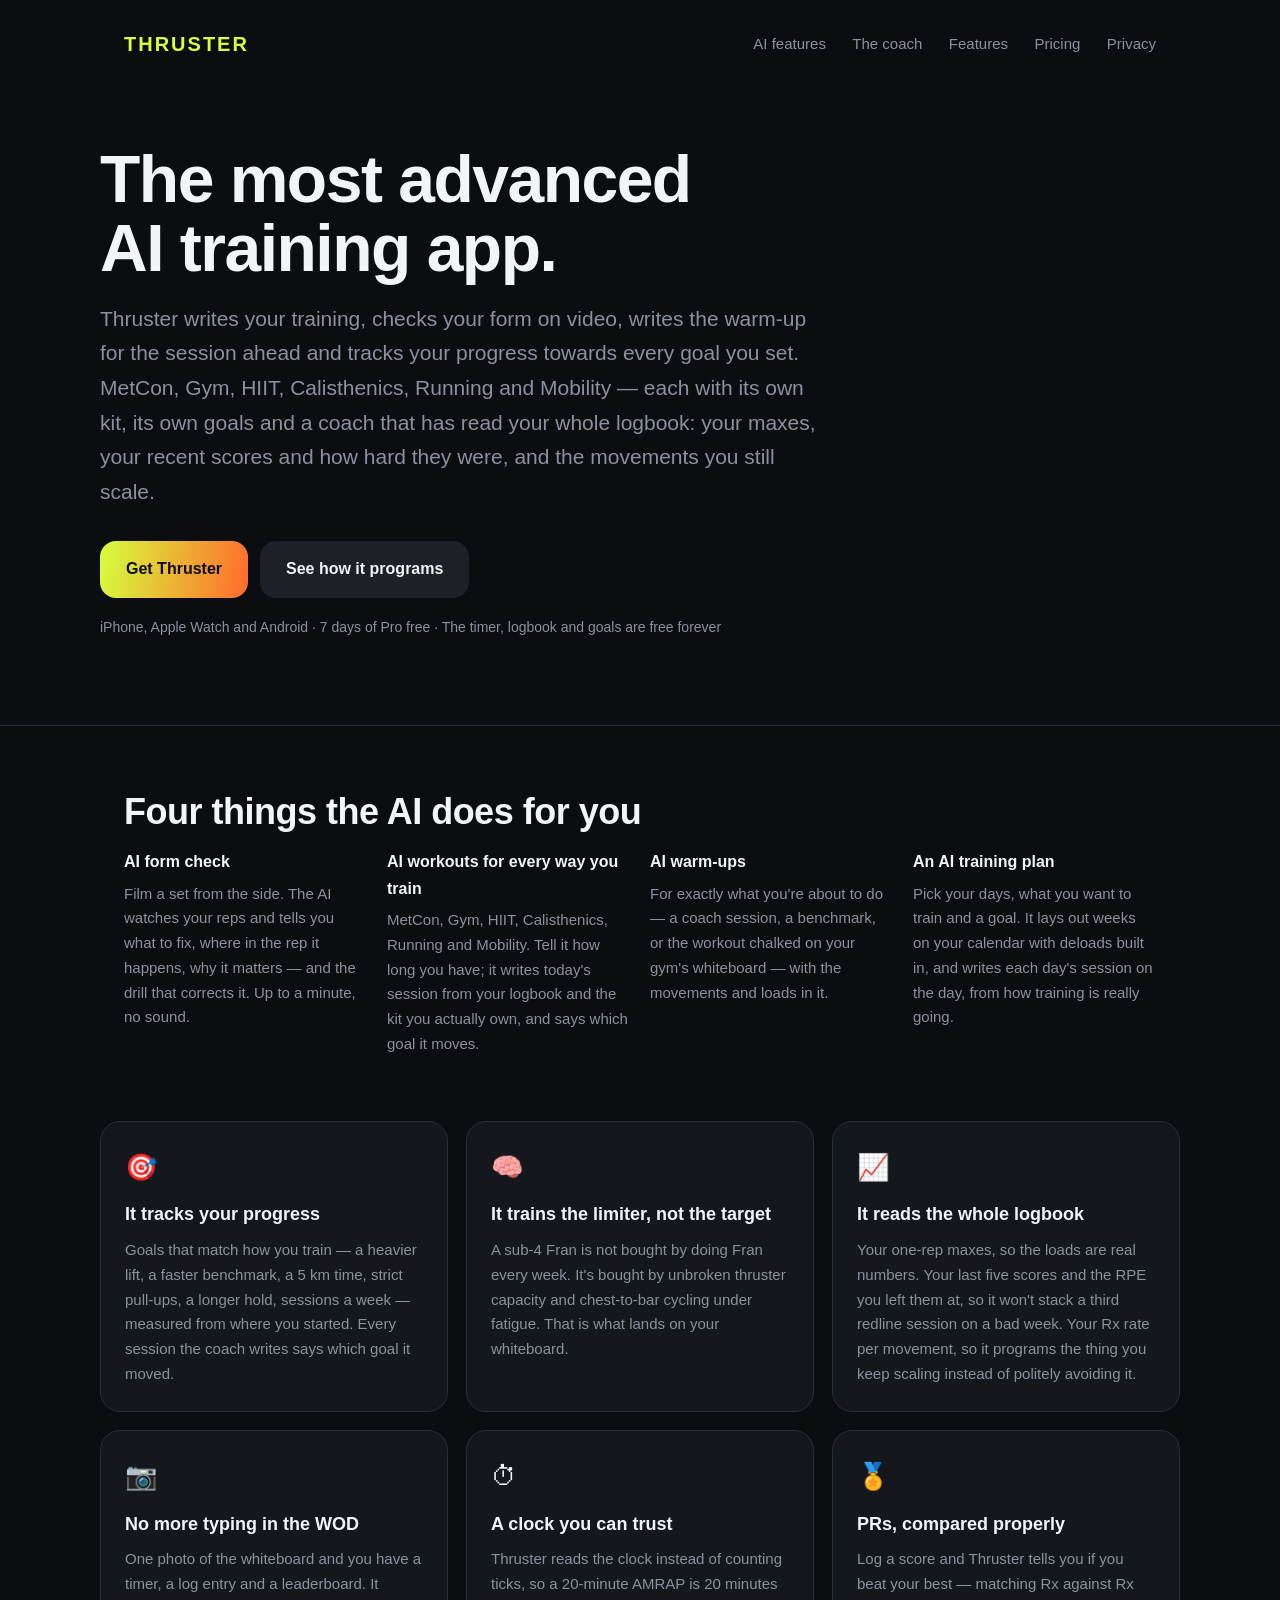
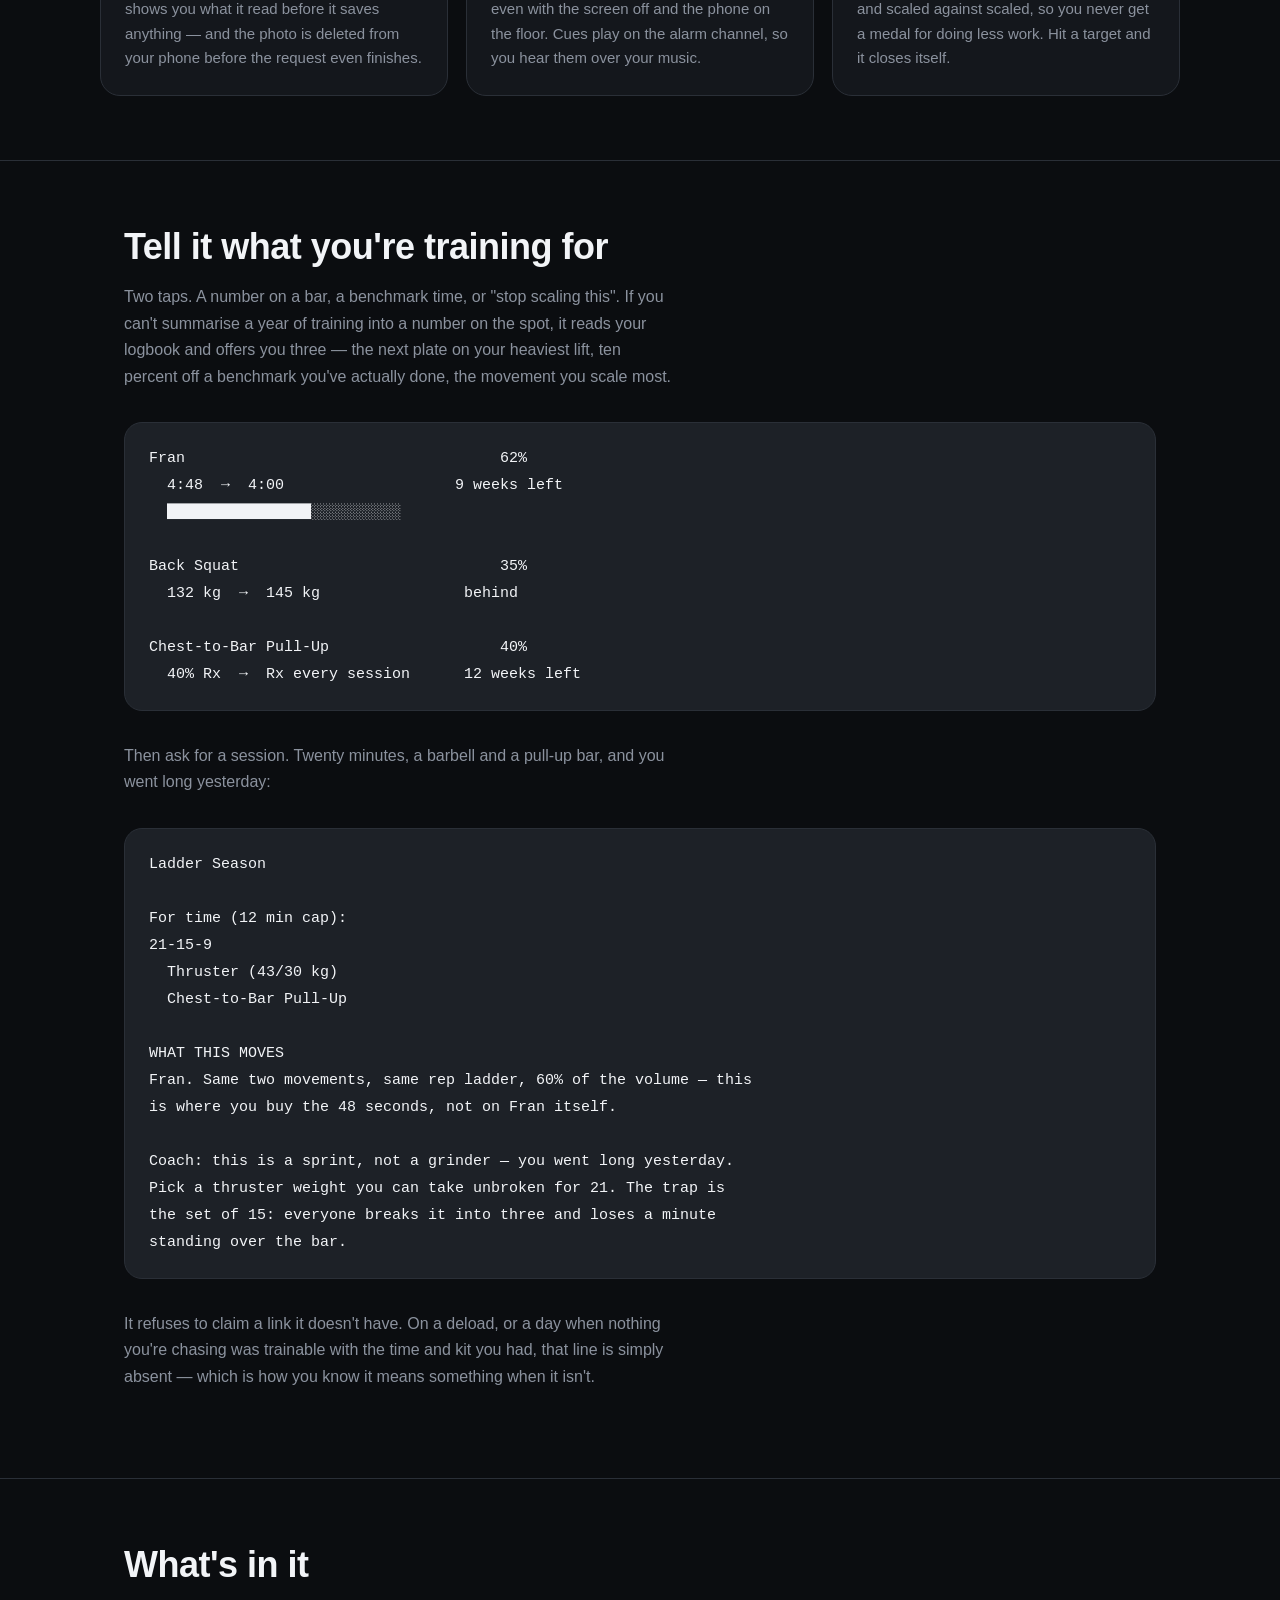
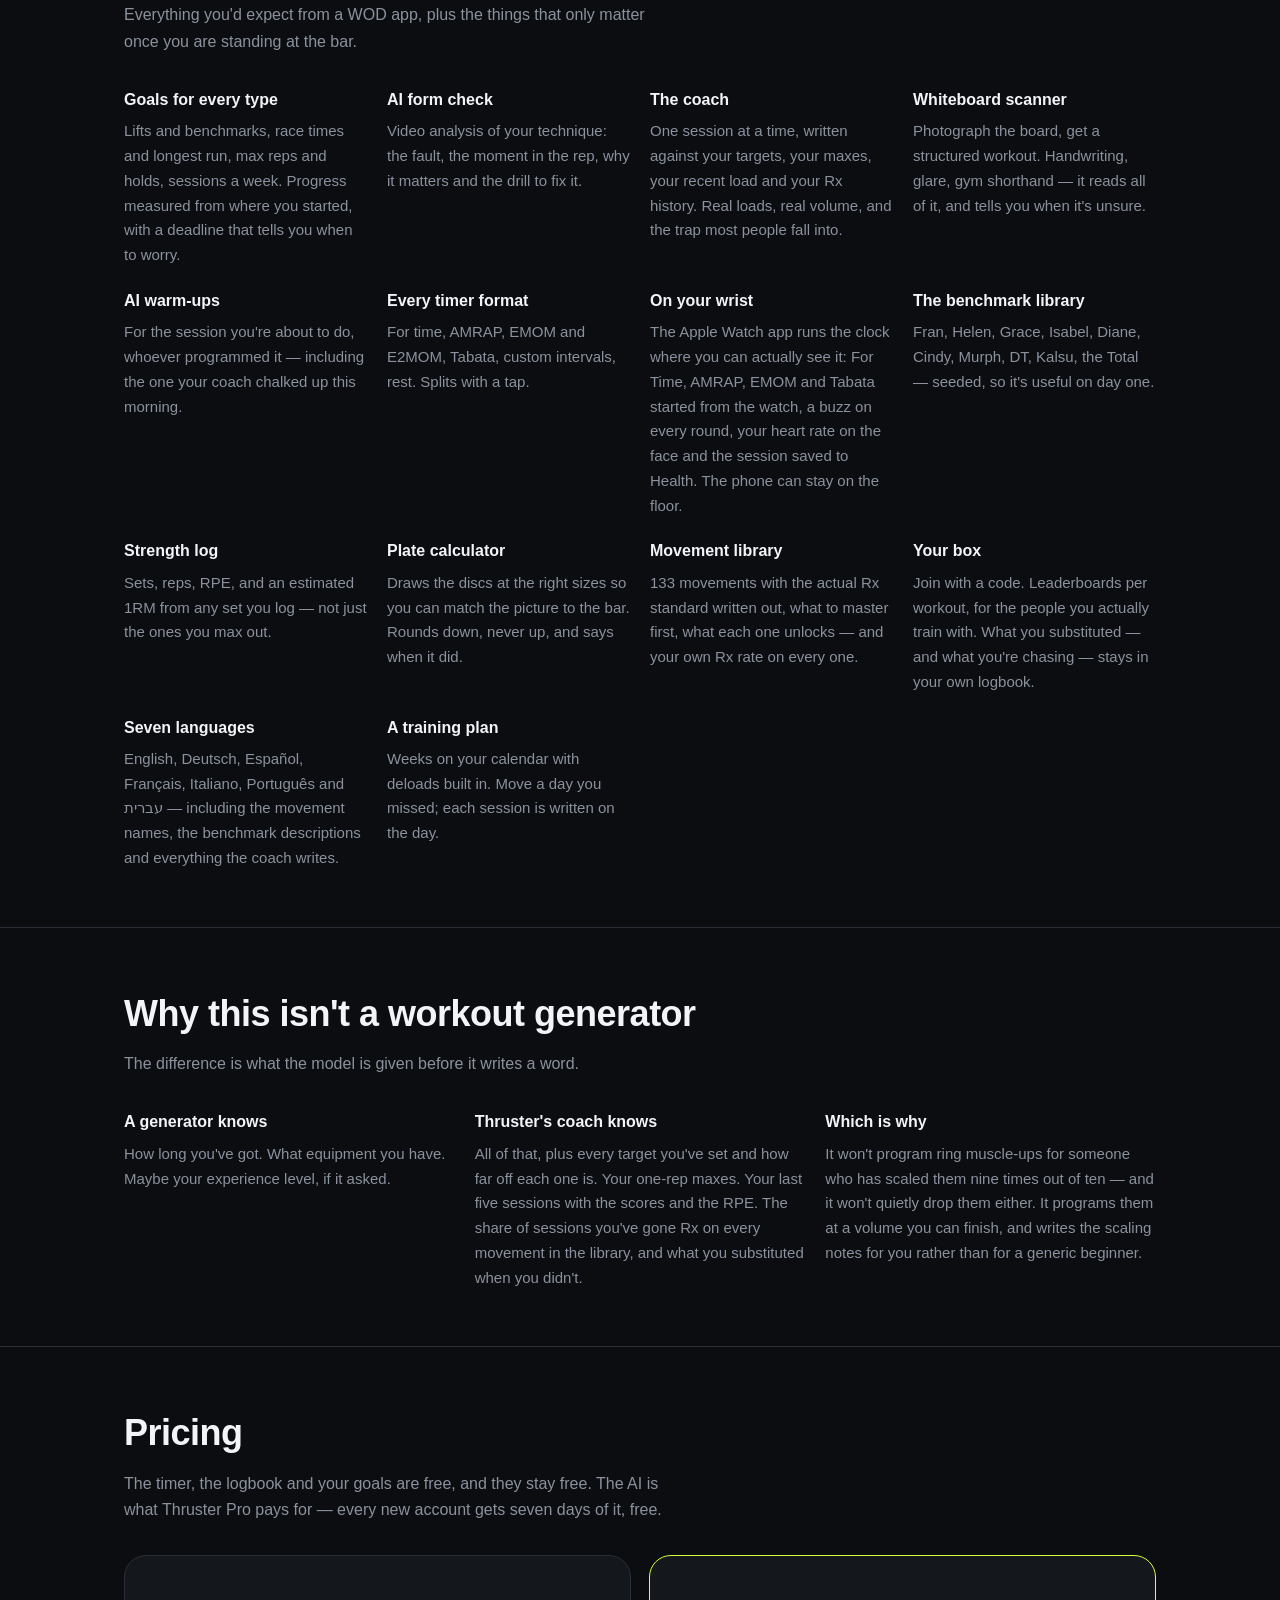
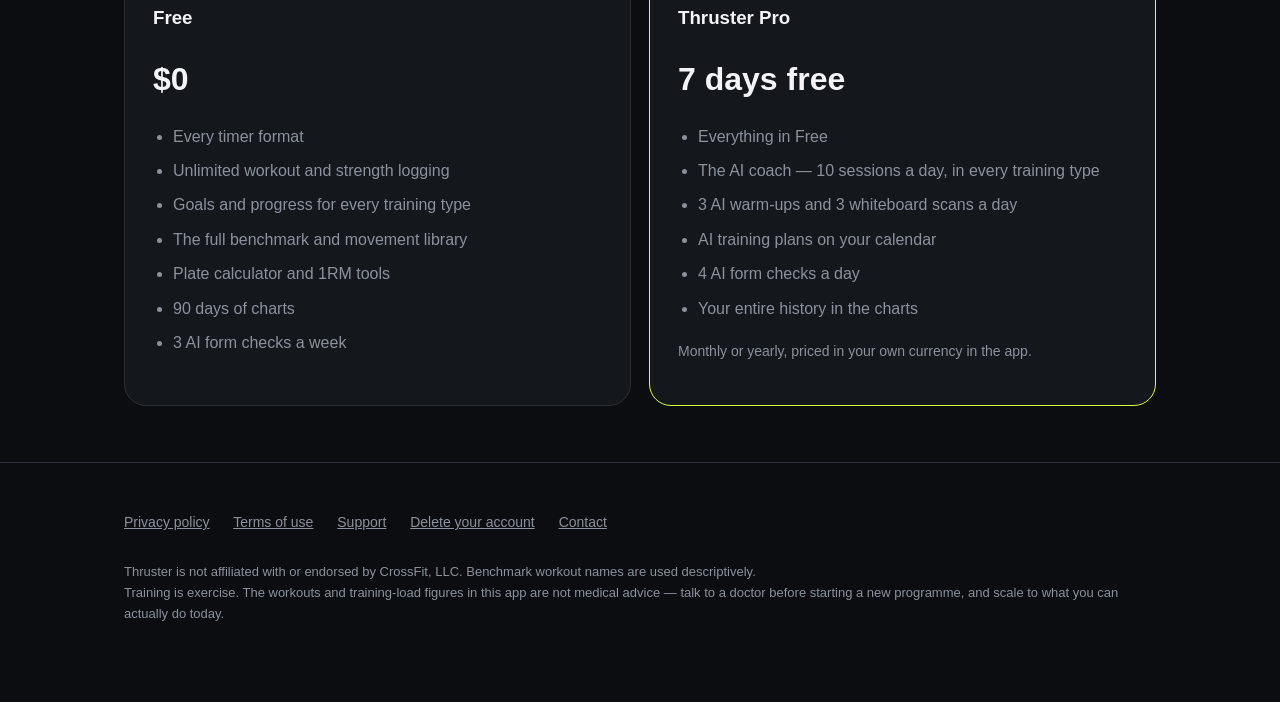
==== commit e0dc54de: "Terms of use: what the AI writes is a suggestion, and where liability stops The app had no terms at " ====
--- a/index.html
+++ b/index.html
@@ -247,6 +247,7 @@
 <footer>
   <div class="wrap">
     <a href="/privacy">Privacy policy</a>
+    <a href="/terms">Terms of use</a>
     <a href="/support">Support</a>
     <a href="/delete-account">Delete your account</a>
     <a href="mailto:info@thruster.cloud">Contact</a>
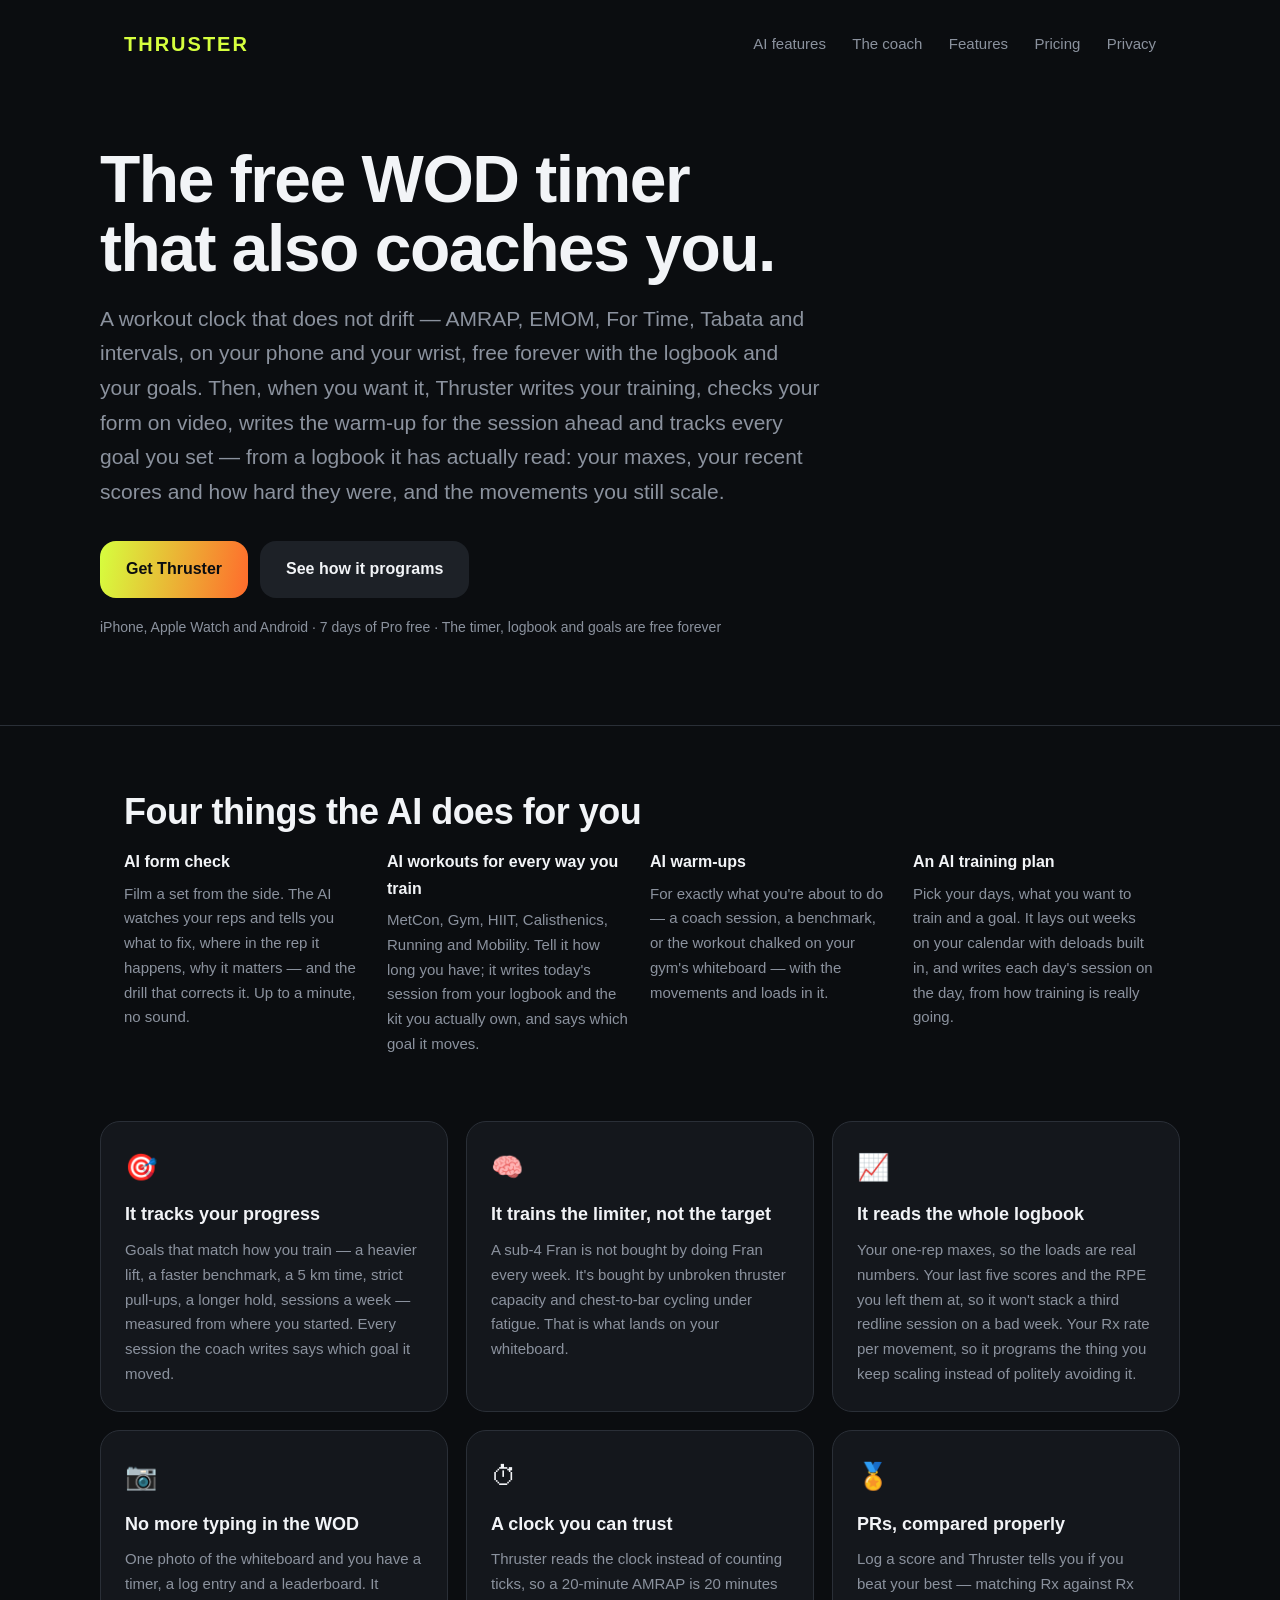
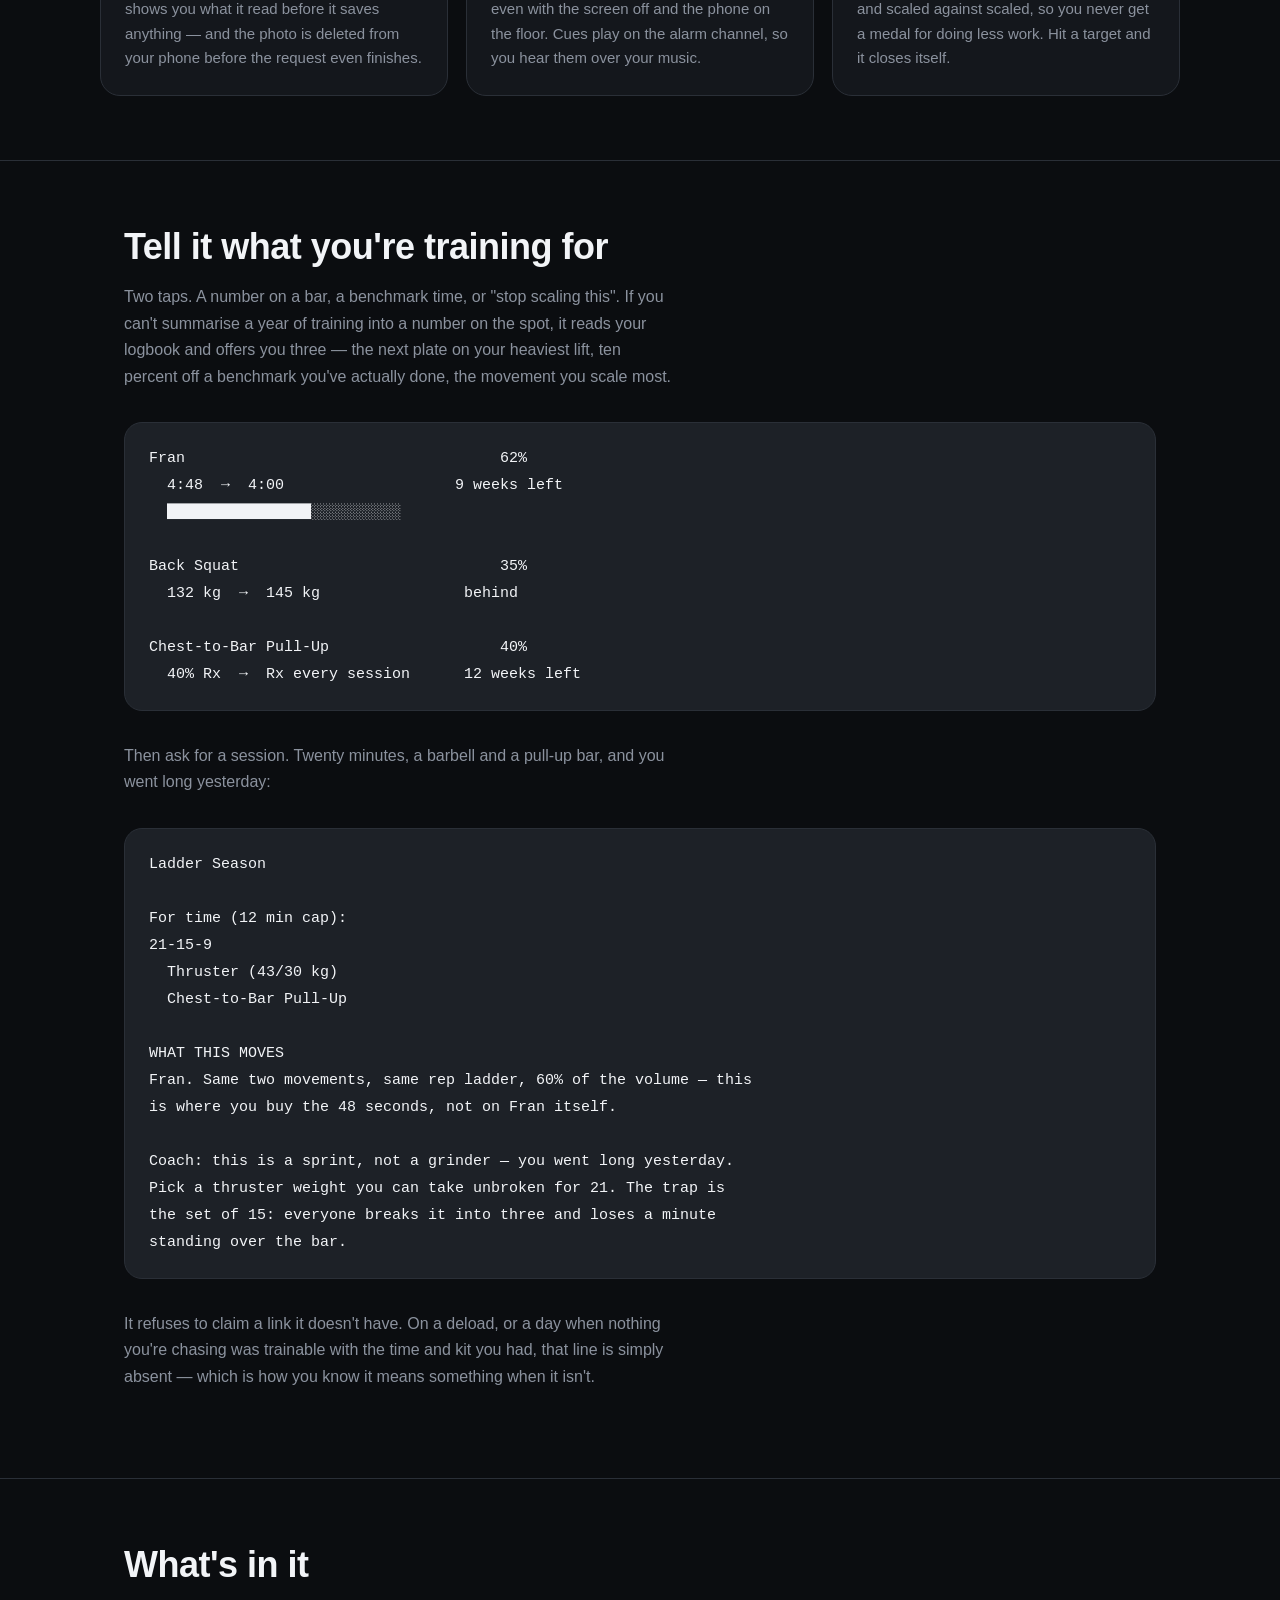
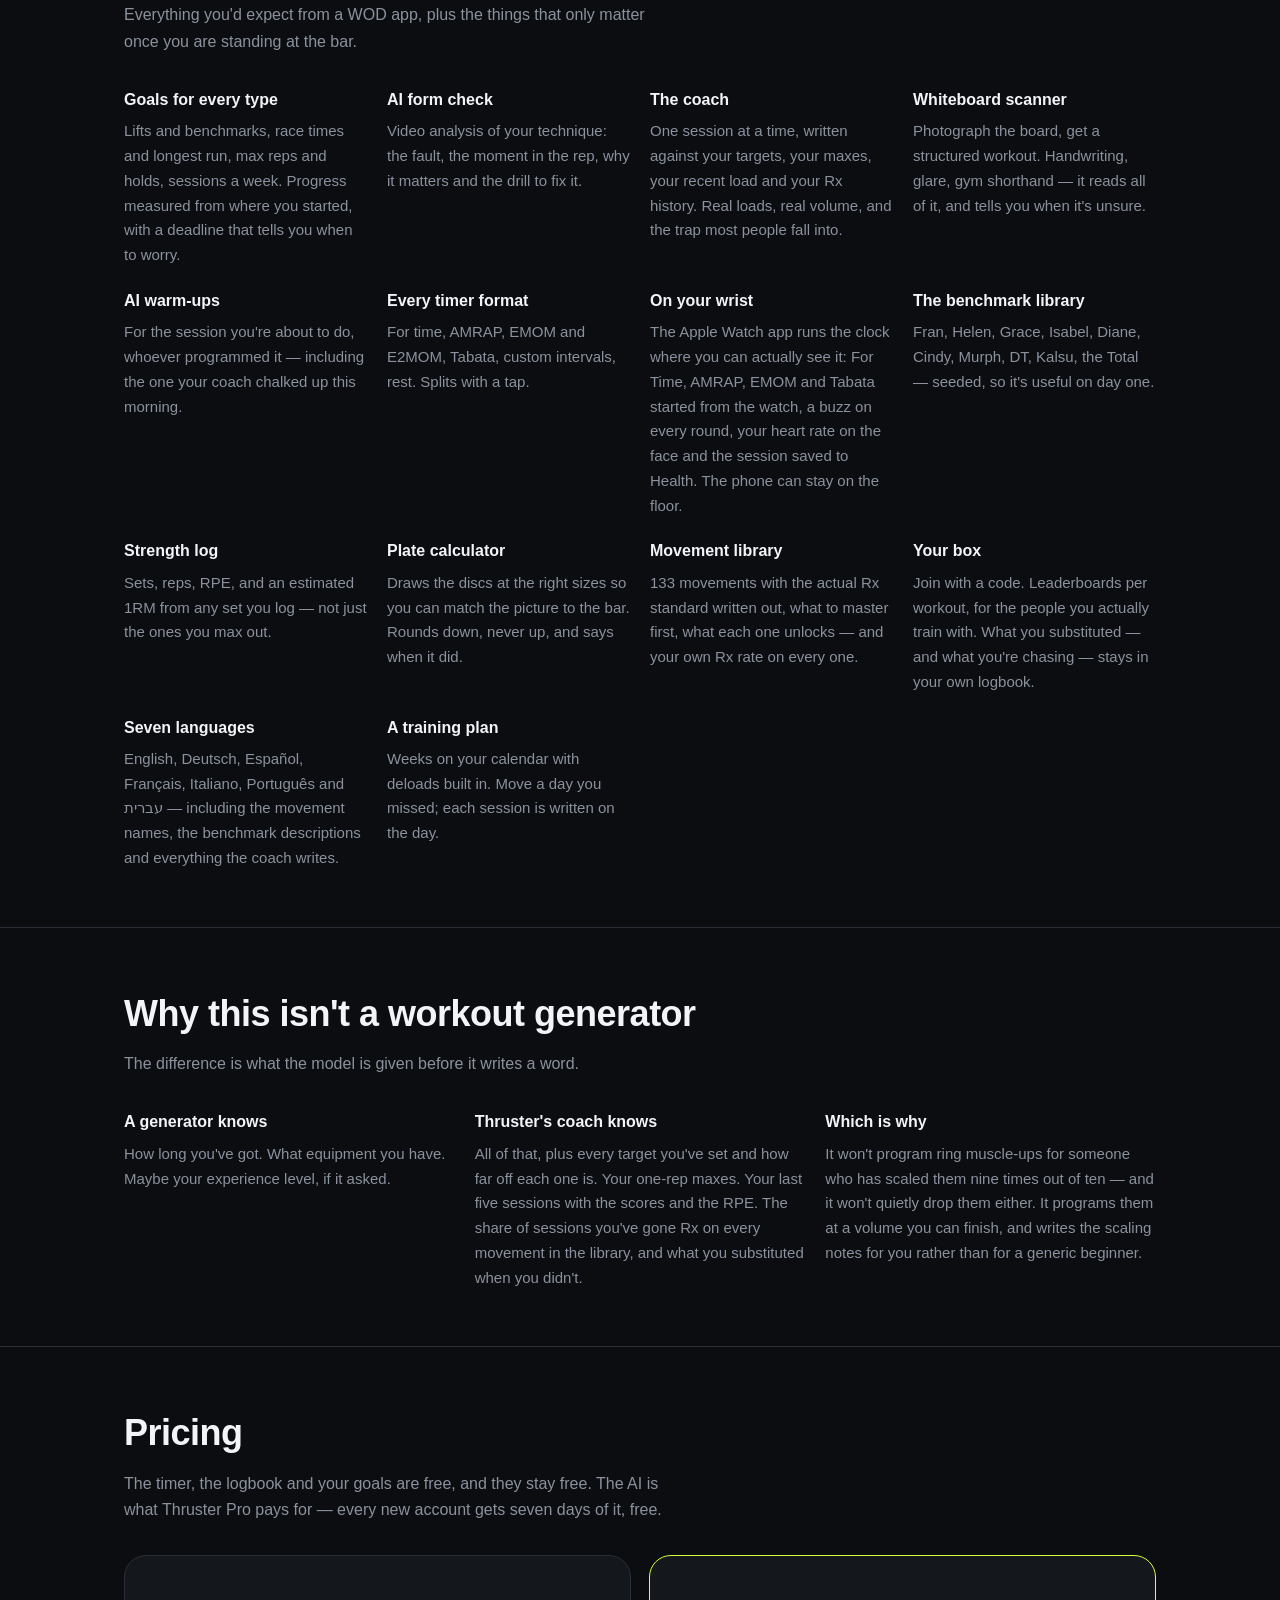
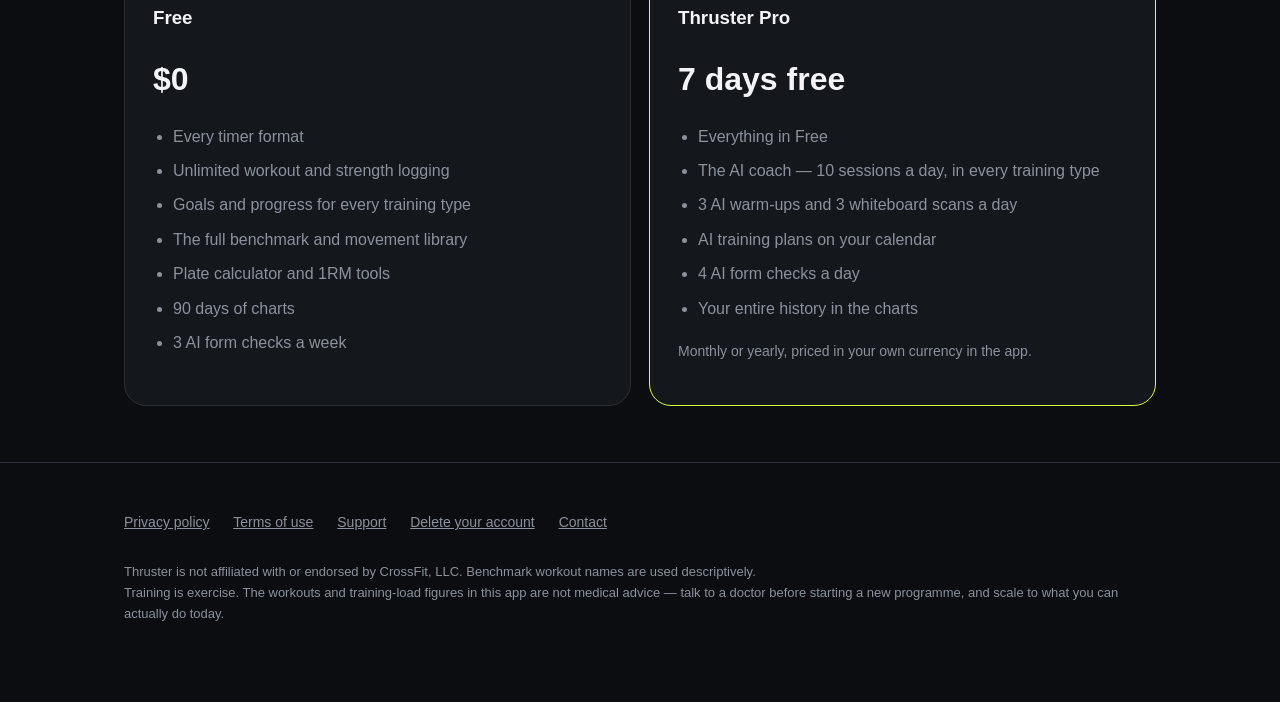
==== commit d0e1b286: "Lead with the timer: it is what people search for, and it is the free part The research is blunt abo" ====
--- a/index.html
+++ b/index.html
@@ -3,11 +3,11 @@
 <head>
 <meta charset="utf-8">
 <meta name="viewport" content="width=device-width, initial-scale=1">
-<title>Thruster — the most advanced AI training app</title>
-<meta name="description" content="Thruster is the most advanced AI training app. It writes your workouts, checks your form on video, writes your warm-ups, builds your training plan and tracks your progress towards every goal.">
+<title>Thruster — the free WOD timer with an AI coach</title>
+<meta name="description" content="A free, drift-proof workout timer for AMRAP, EMOM, For Time, Tabata and intervals — on iPhone, Apple Watch and Android. And the most advanced AI coach: it writes your workouts, checks your form on video and tracks every goal.">
 <link rel="canonical" href="https://thruster.cloud/">
-<meta property="og:title" content="Thruster — the most advanced AI training app">
-<meta property="og:description" content="AI workouts, AI form check, AI warm-ups and a training plan — and it tracks your progress towards every goal.">
+<meta property="og:title" content="Thruster — the free WOD timer with an AI coach">
+<meta property="og:description" content="A free, drift-proof timer for AMRAP, EMOM, For Time and Tabata — on your phone and your wrist. Then an AI coach that writes your workouts, checks your form and tracks every goal.">
 <meta property="og:type" content="website">
 <meta property="og:url" content="https://thruster.cloud/">
 <meta property="og:image" content="https://thruster.cloud/og.png">
@@ -36,13 +36,14 @@
 
 <main>
   <div class="wrap hero">
-    <h1>The most advanced<br>AI training app.</h1>
+    <h1>The free WOD timer<br>that also coaches you.</h1>
     <p class="lede">
-      Thruster writes your training, checks your form on video, writes the warm-up
-      for the session ahead and tracks your progress towards every goal you set.
-      MetCon, Gym, HIIT, Calisthenics, Running and Mobility — each with its own kit,
-      its own goals and a coach that has read your whole logbook: your maxes, your
-      recent scores and how hard they were, and the movements you still scale.
+      A workout clock that does not drift — AMRAP, EMOM, For Time, Tabata and
+      intervals, on your phone and your wrist, free forever with the logbook and your
+      goals. Then, when you want it, Thruster writes your training, checks your form
+      on video, writes the warm-up for the session ahead and tracks every goal you set —
+      from a logbook it has actually read: your maxes, your recent scores and how hard
+      they were, and the movements you still scale.
     </p>
     <div class="cta-row">
       <a class="cta" href="#pricing">Get Thruster</a>
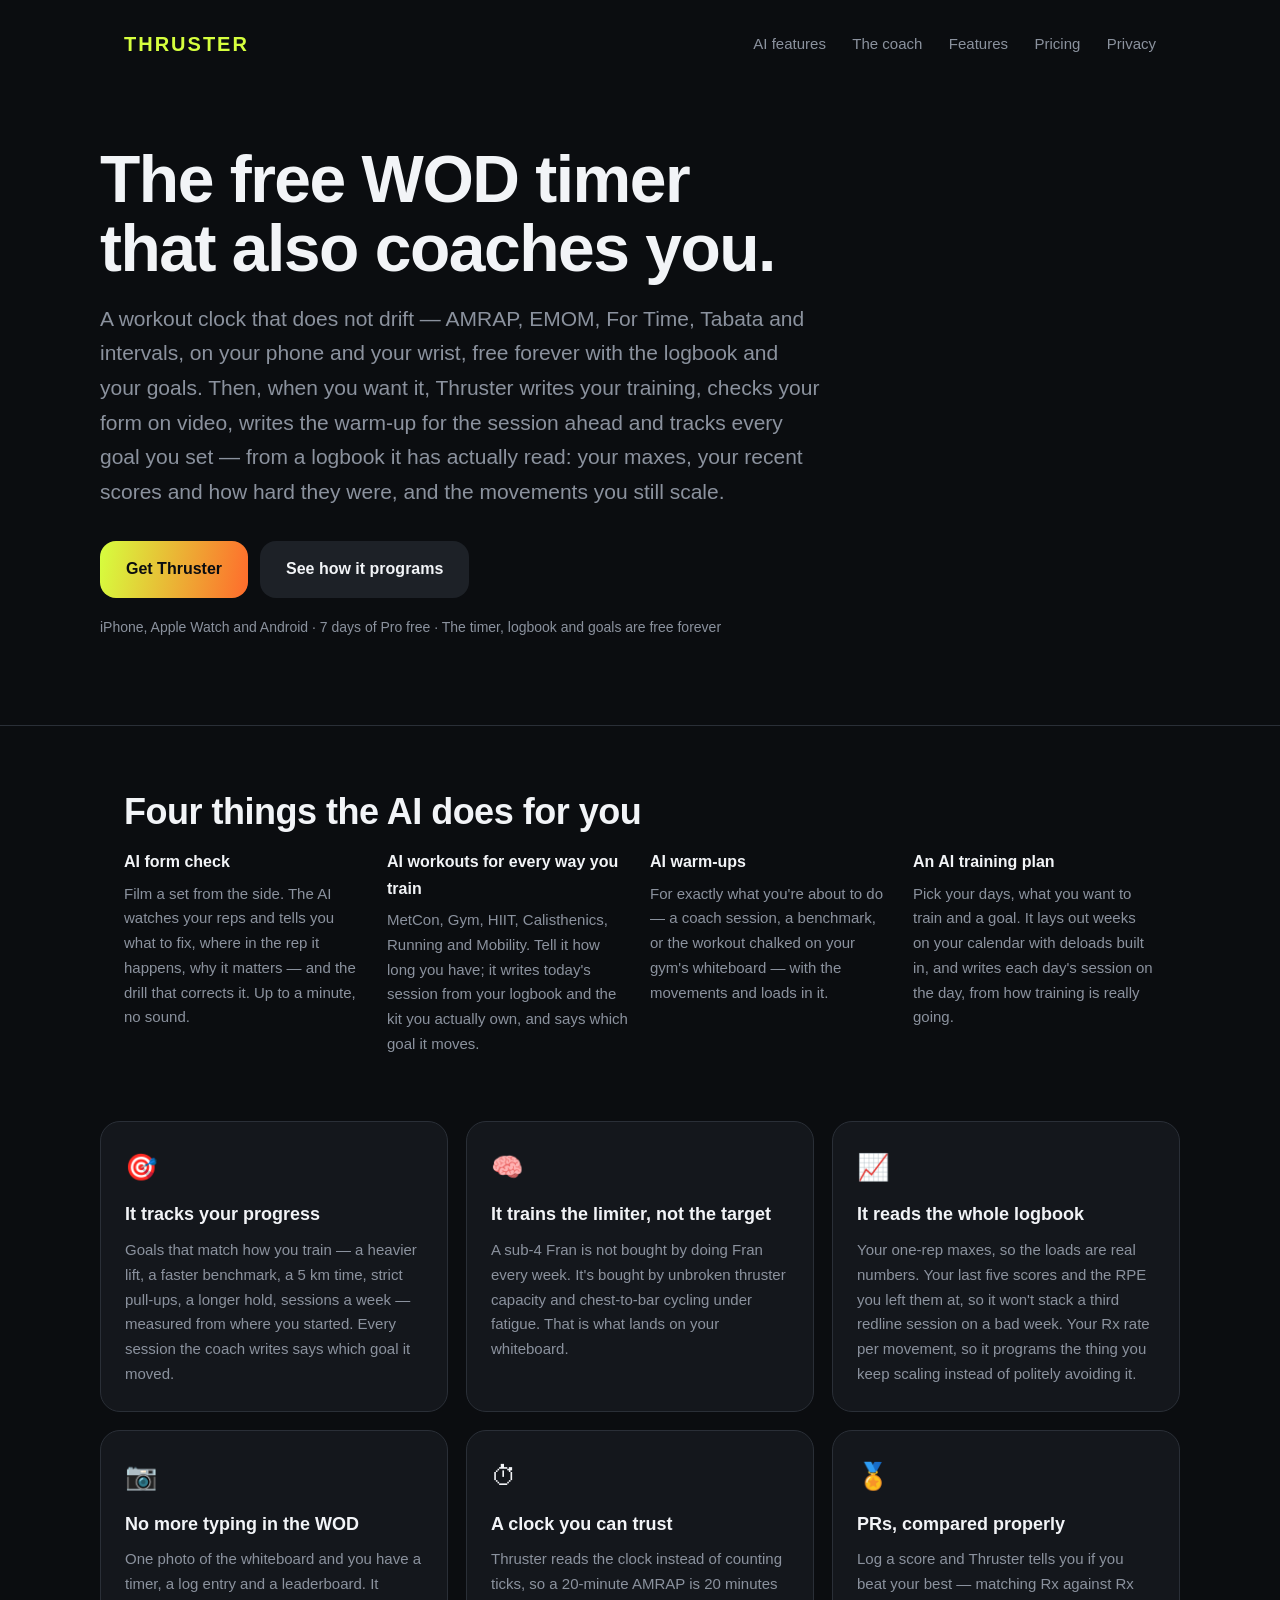
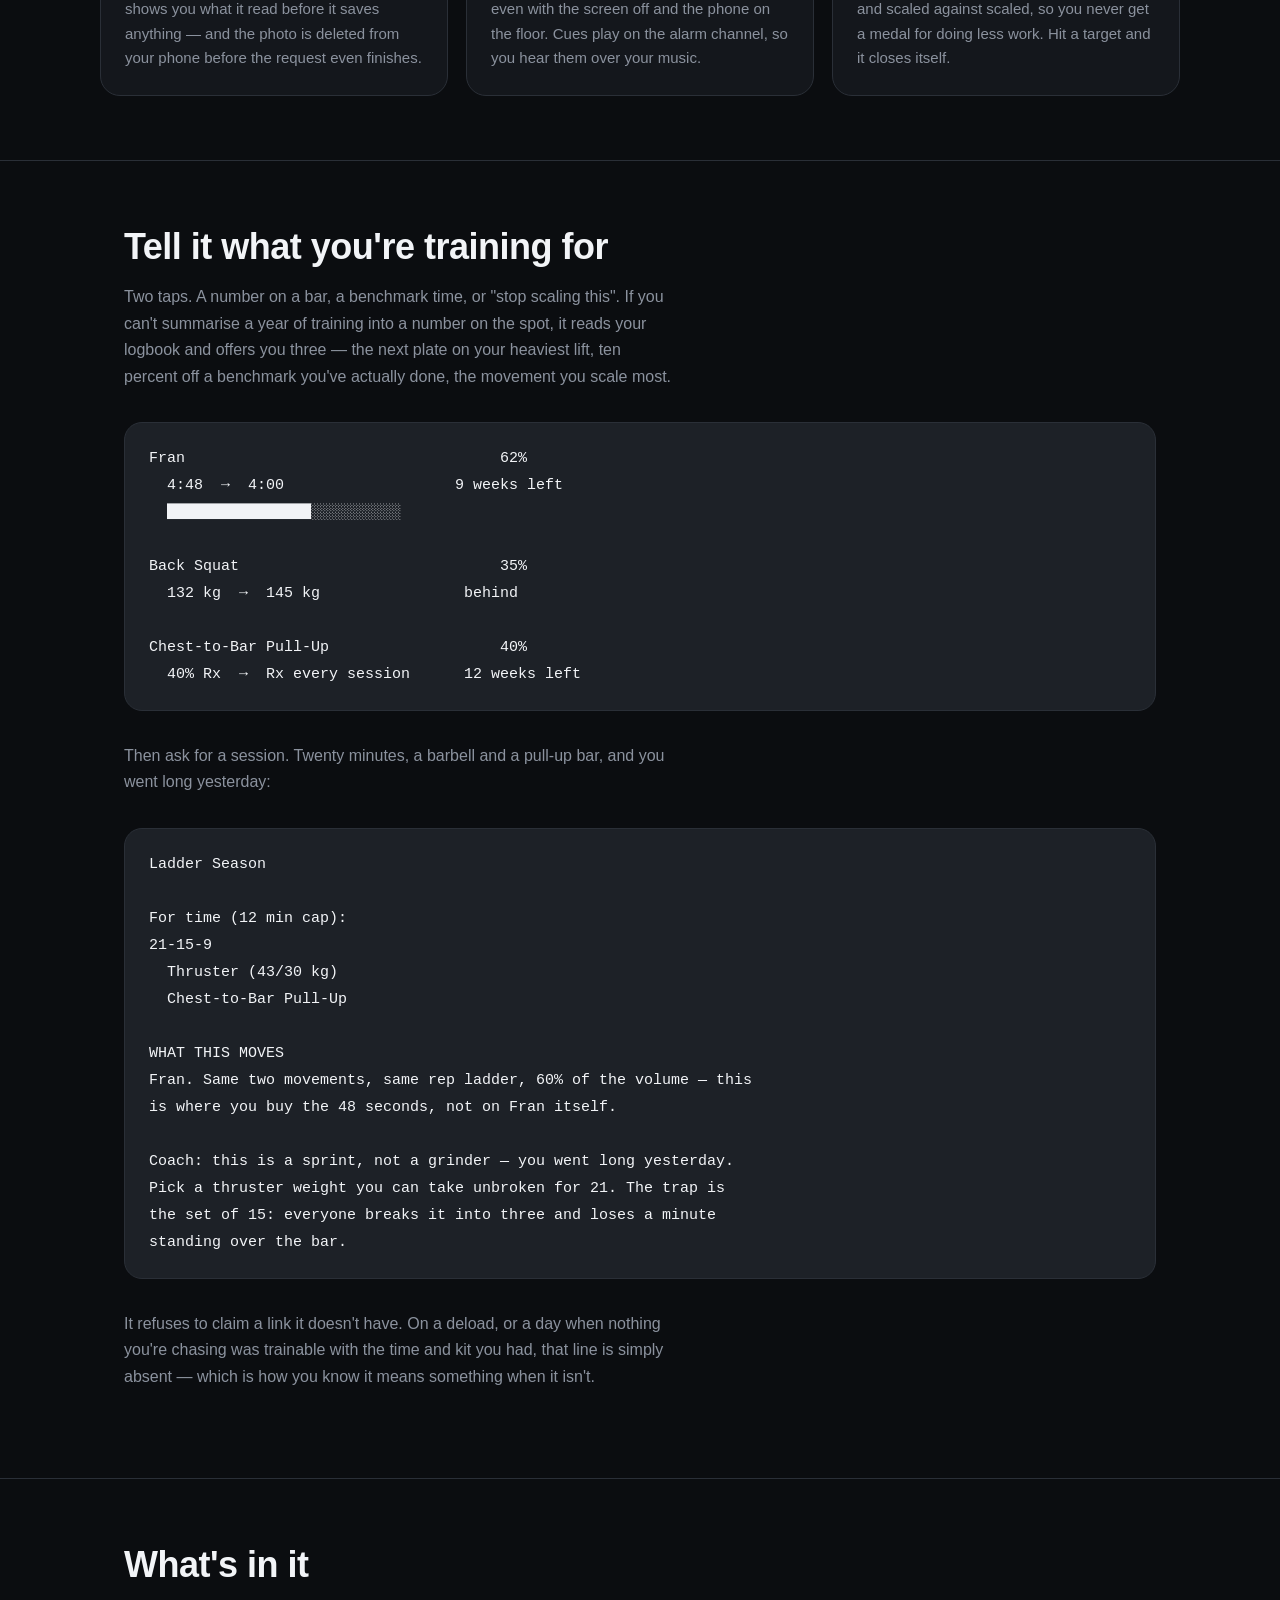
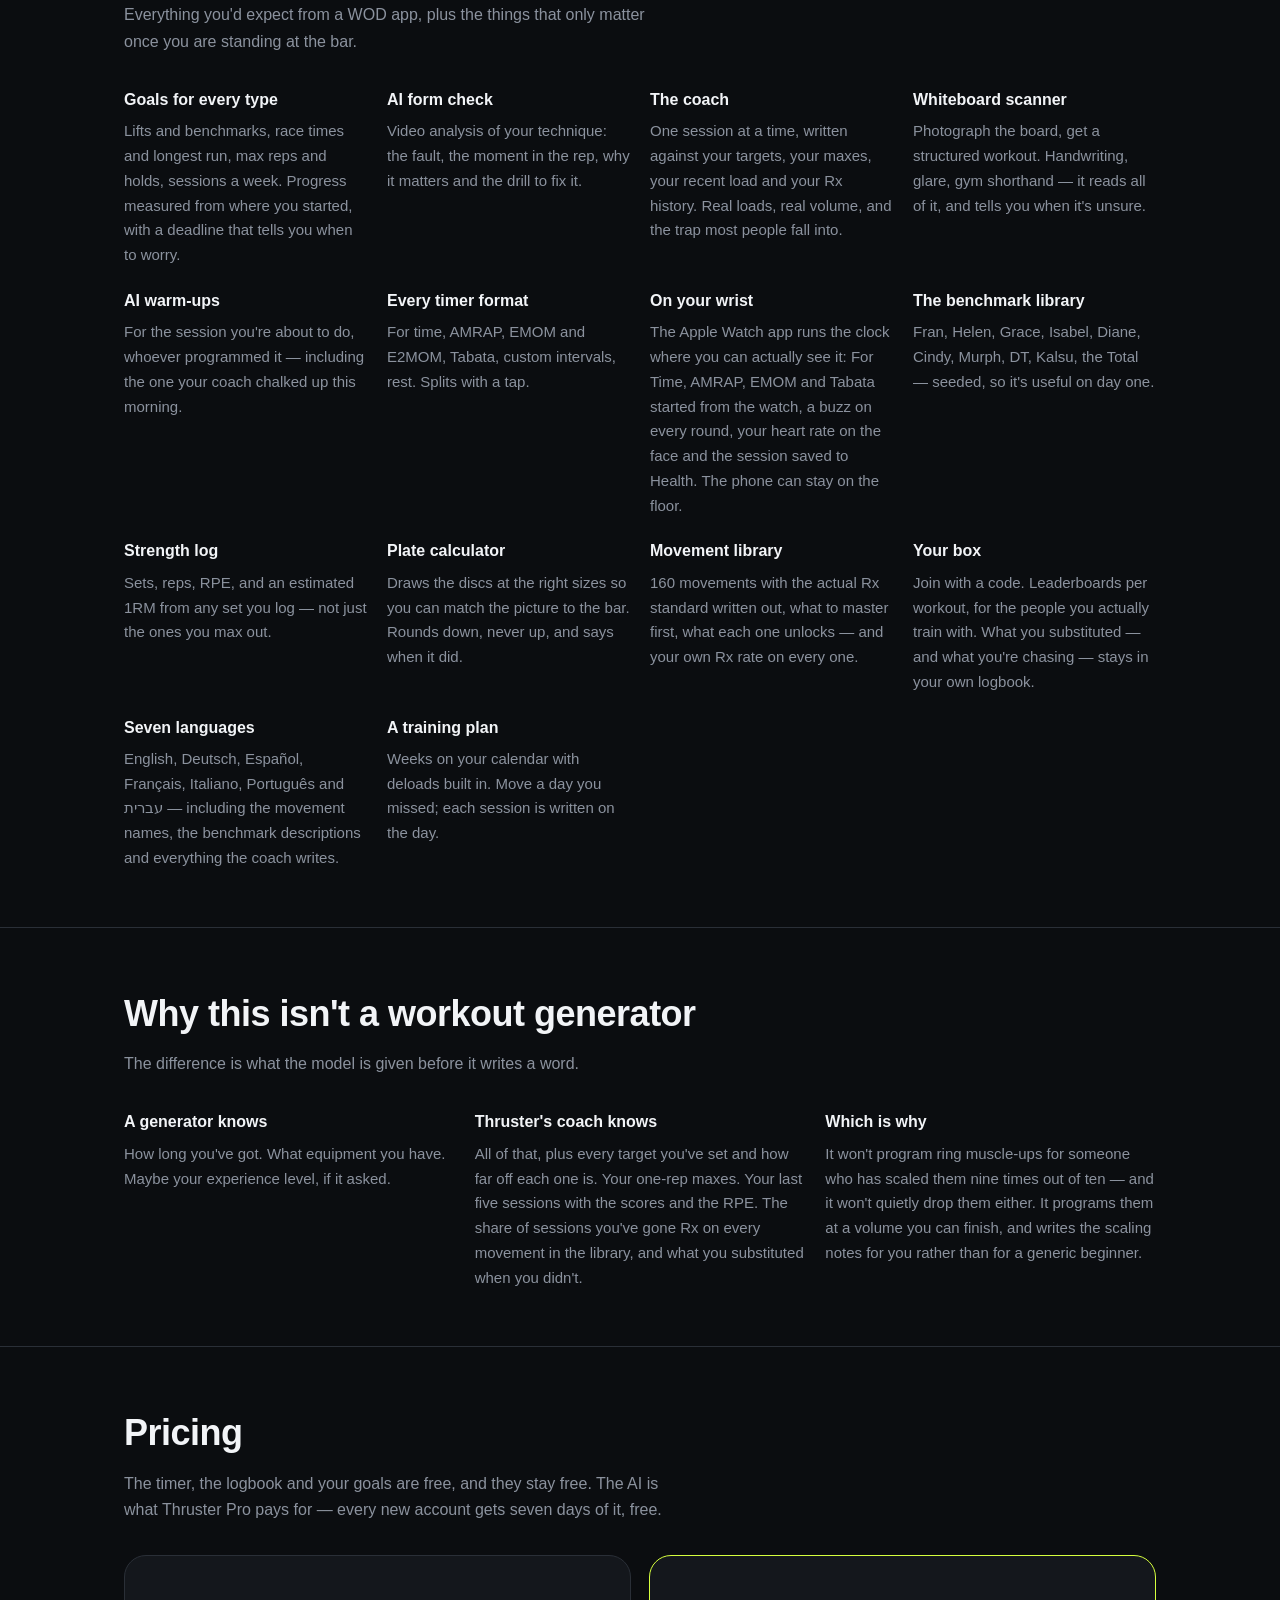
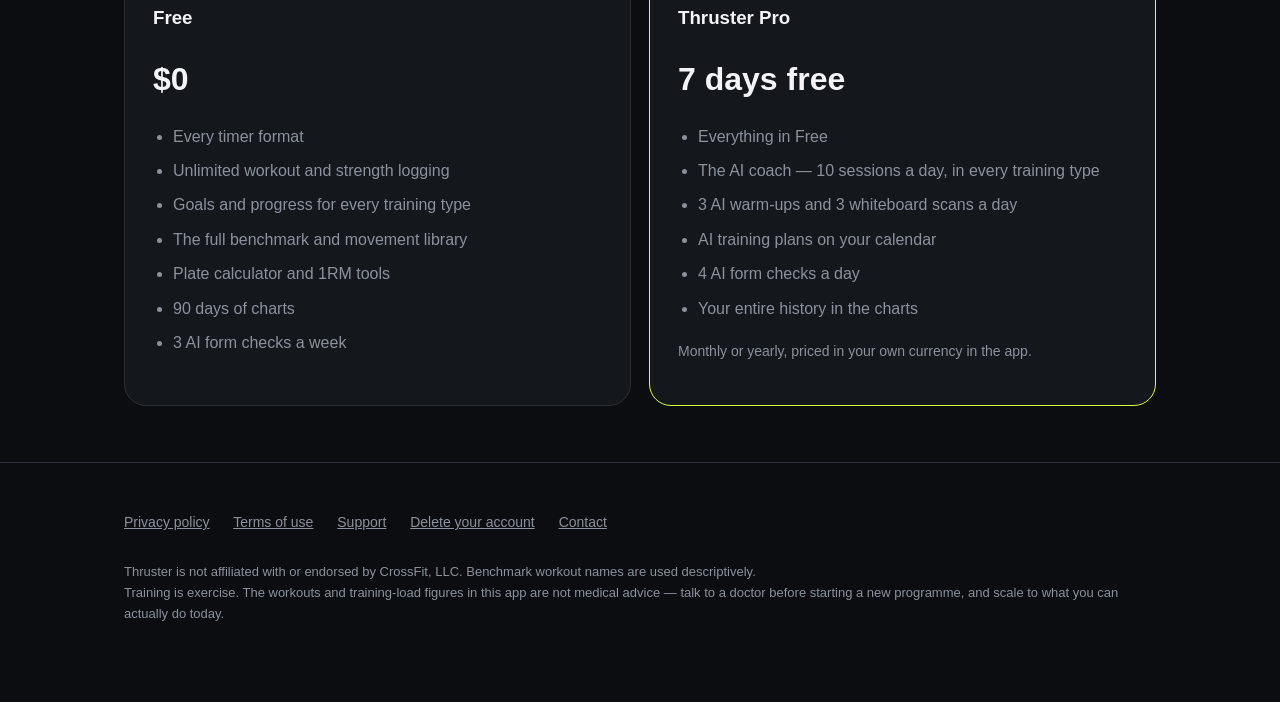
==== commit e7233ff5: "160 movements in the library Co-Authored-By: Claude Opus 5 <noreply@anthropic.com>" ====
--- a/index.html
+++ b/index.html
@@ -186,7 +186,7 @@
         <div class="feature"><h4>The benchmark library</h4><p>Fran, Helen, Grace, Isabel, Diane, Cindy, Murph, DT, Kalsu, the Total — seeded, so it's useful on day one.</p></div>
         <div class="feature"><h4>Strength log</h4><p>Sets, reps, RPE, and an estimated 1RM from any set you log — not just the ones you max out.</p></div>
         <div class="feature"><h4>Plate calculator</h4><p>Draws the discs at the right sizes so you can match the picture to the bar. Rounds down, never up, and says when it did.</p></div>
-        <div class="feature"><h4>Movement library</h4><p>133 movements with the actual Rx standard written out, what to master first, what each one unlocks — and your own Rx rate on every one.</p></div>
+        <div class="feature"><h4>Movement library</h4><p>160 movements with the actual Rx standard written out, what to master first, what each one unlocks — and your own Rx rate on every one.</p></div>
         <div class="feature"><h4>Your box</h4><p>Join with a code. Leaderboards per workout, for the people you actually train with. What you substituted — and what you're chasing — stays in your own logbook.</p></div>
         <div class="feature"><h4>Seven languages</h4><p>English, Deutsch, Español, Français, Italiano, Português and עברית — including the movement names, the benchmark descriptions and everything the coach writes.</p></div>
         <div class="feature"><h4>A training plan</h4><p>Weeks on your calendar with deloads built in. Move a day you missed; each session is written on the day.</p></div>
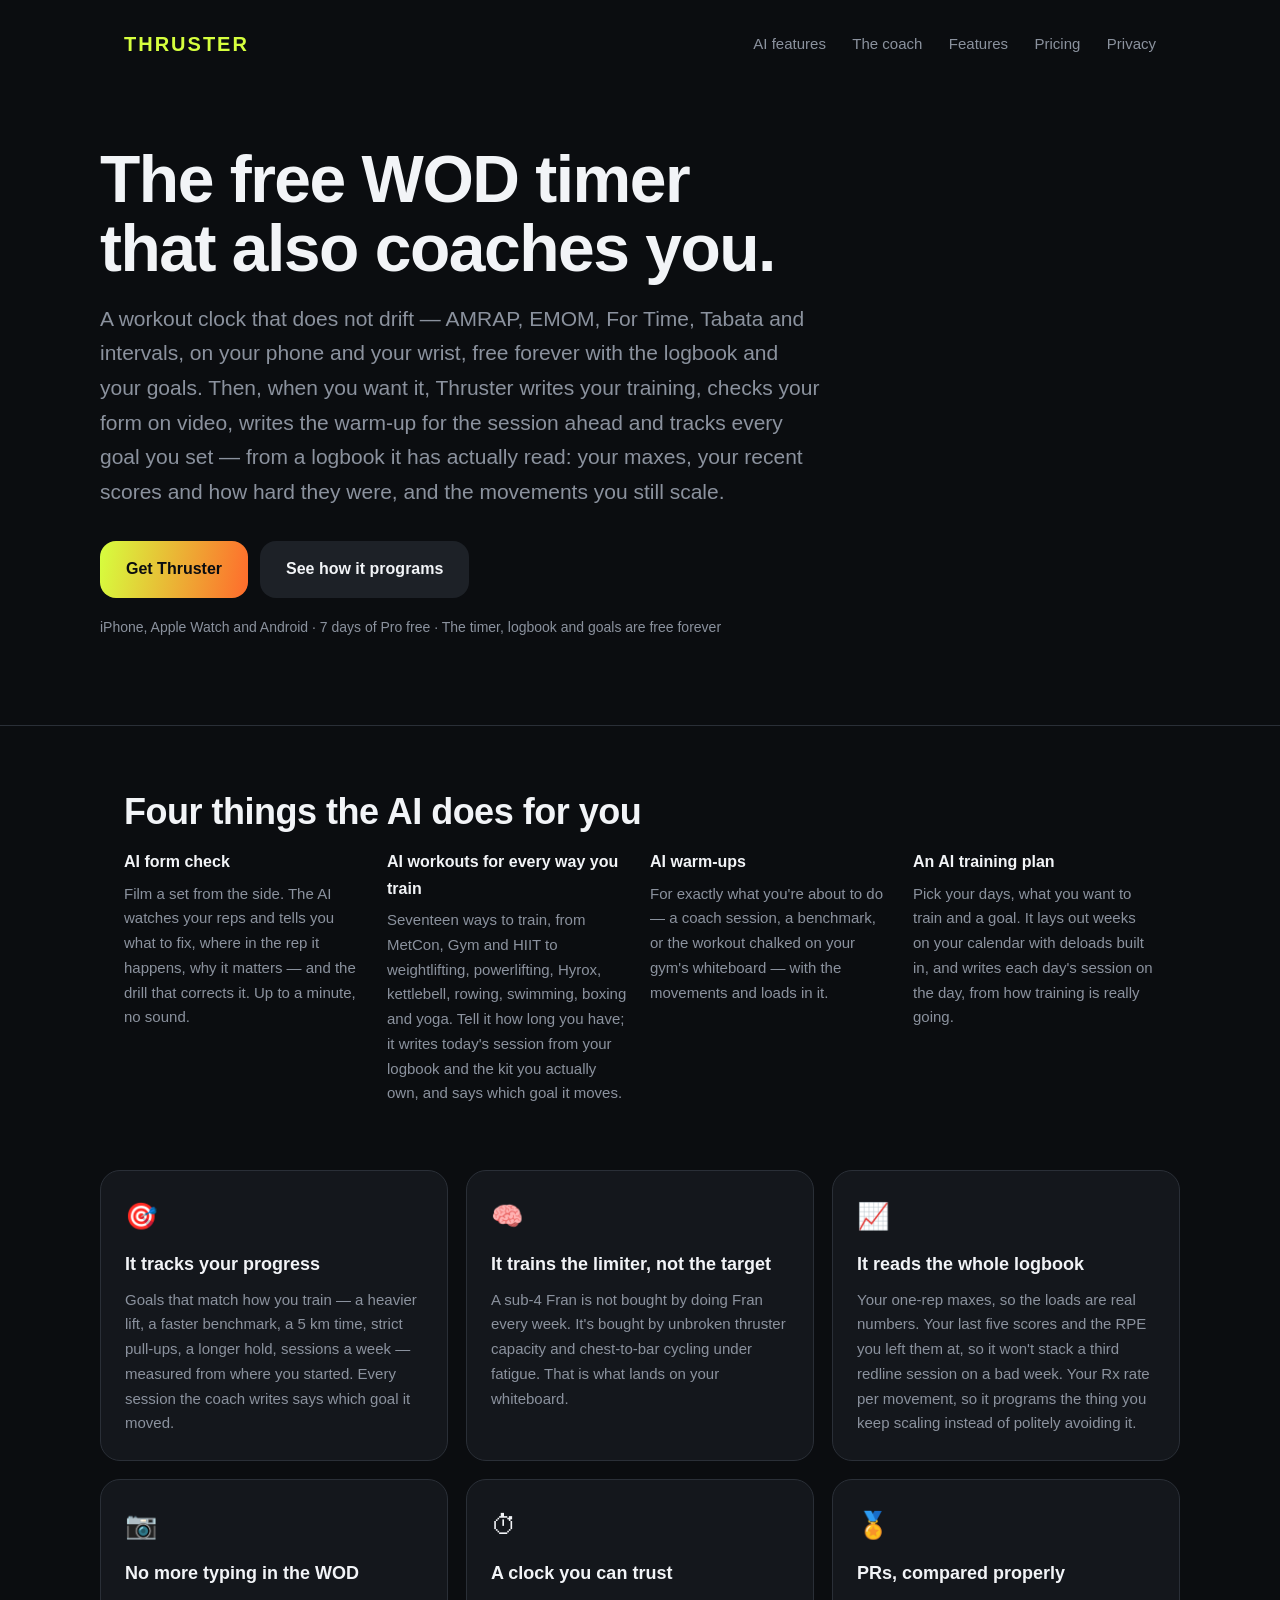
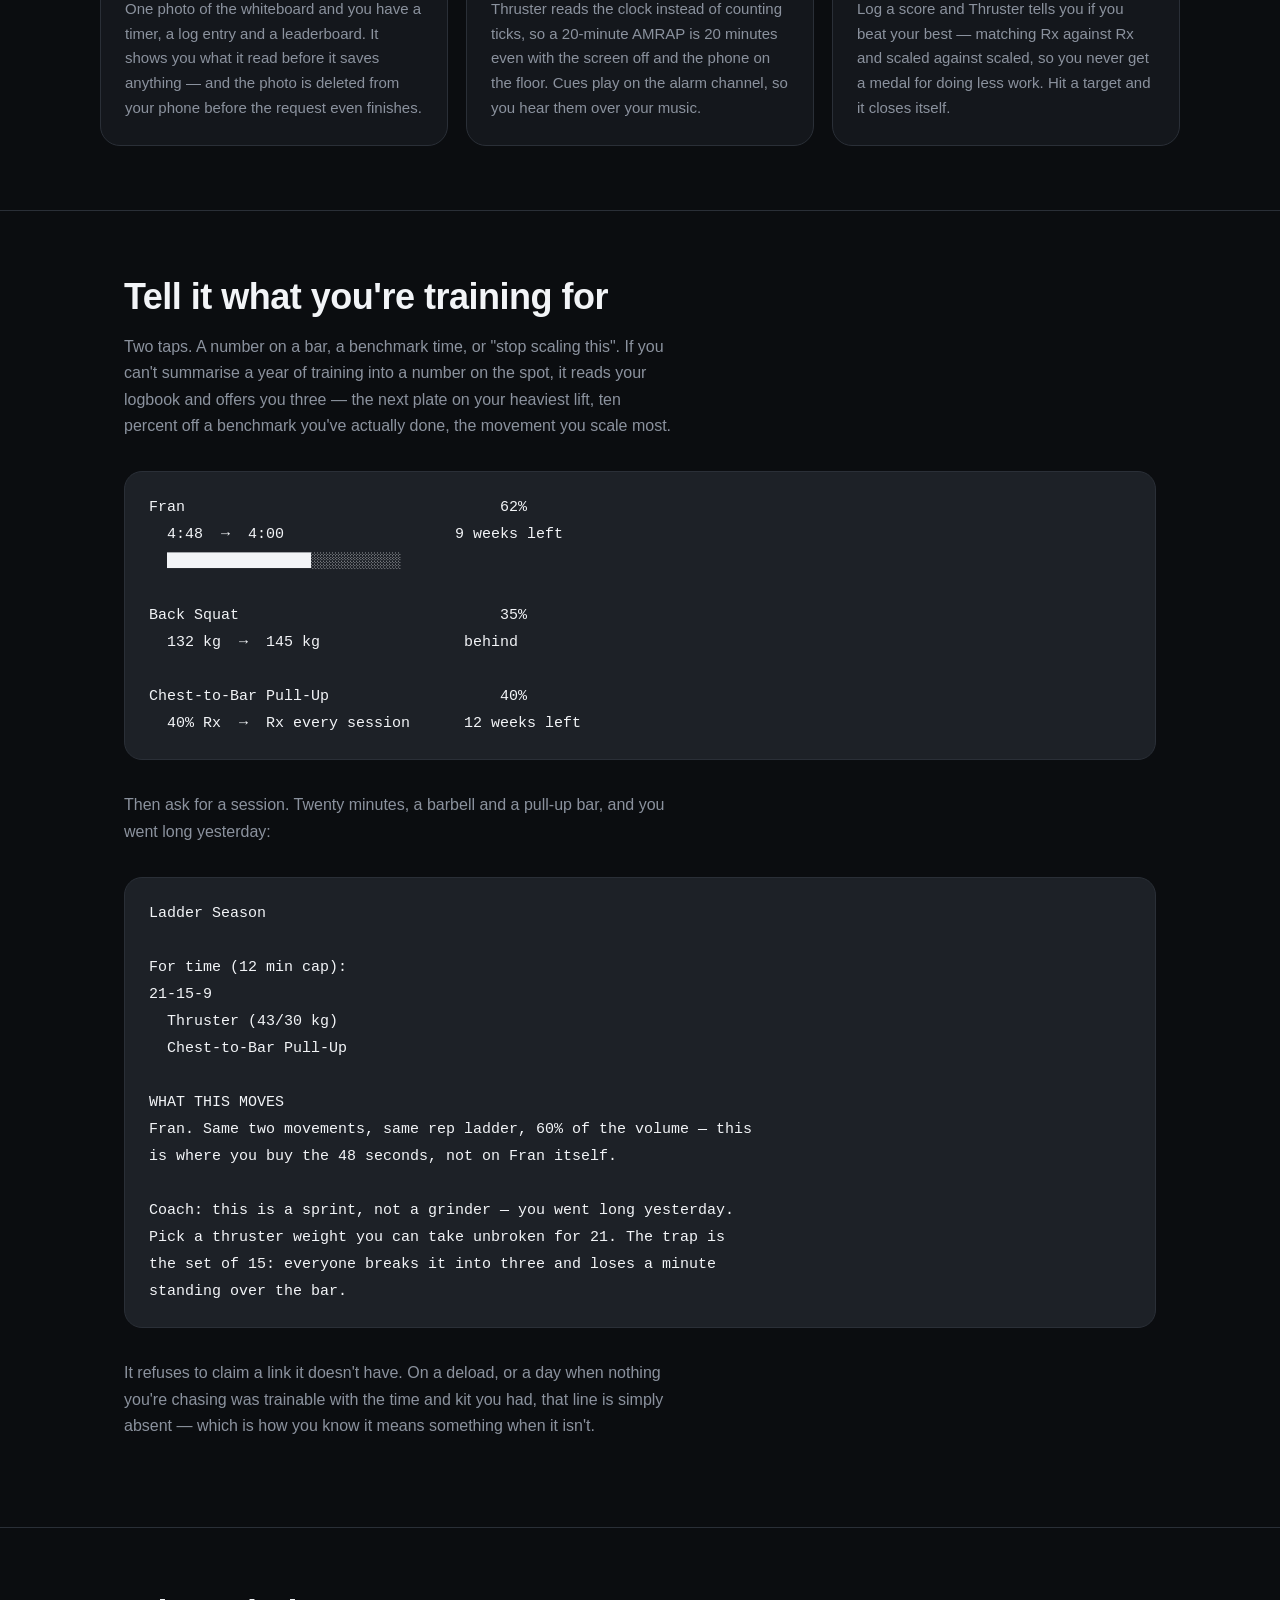
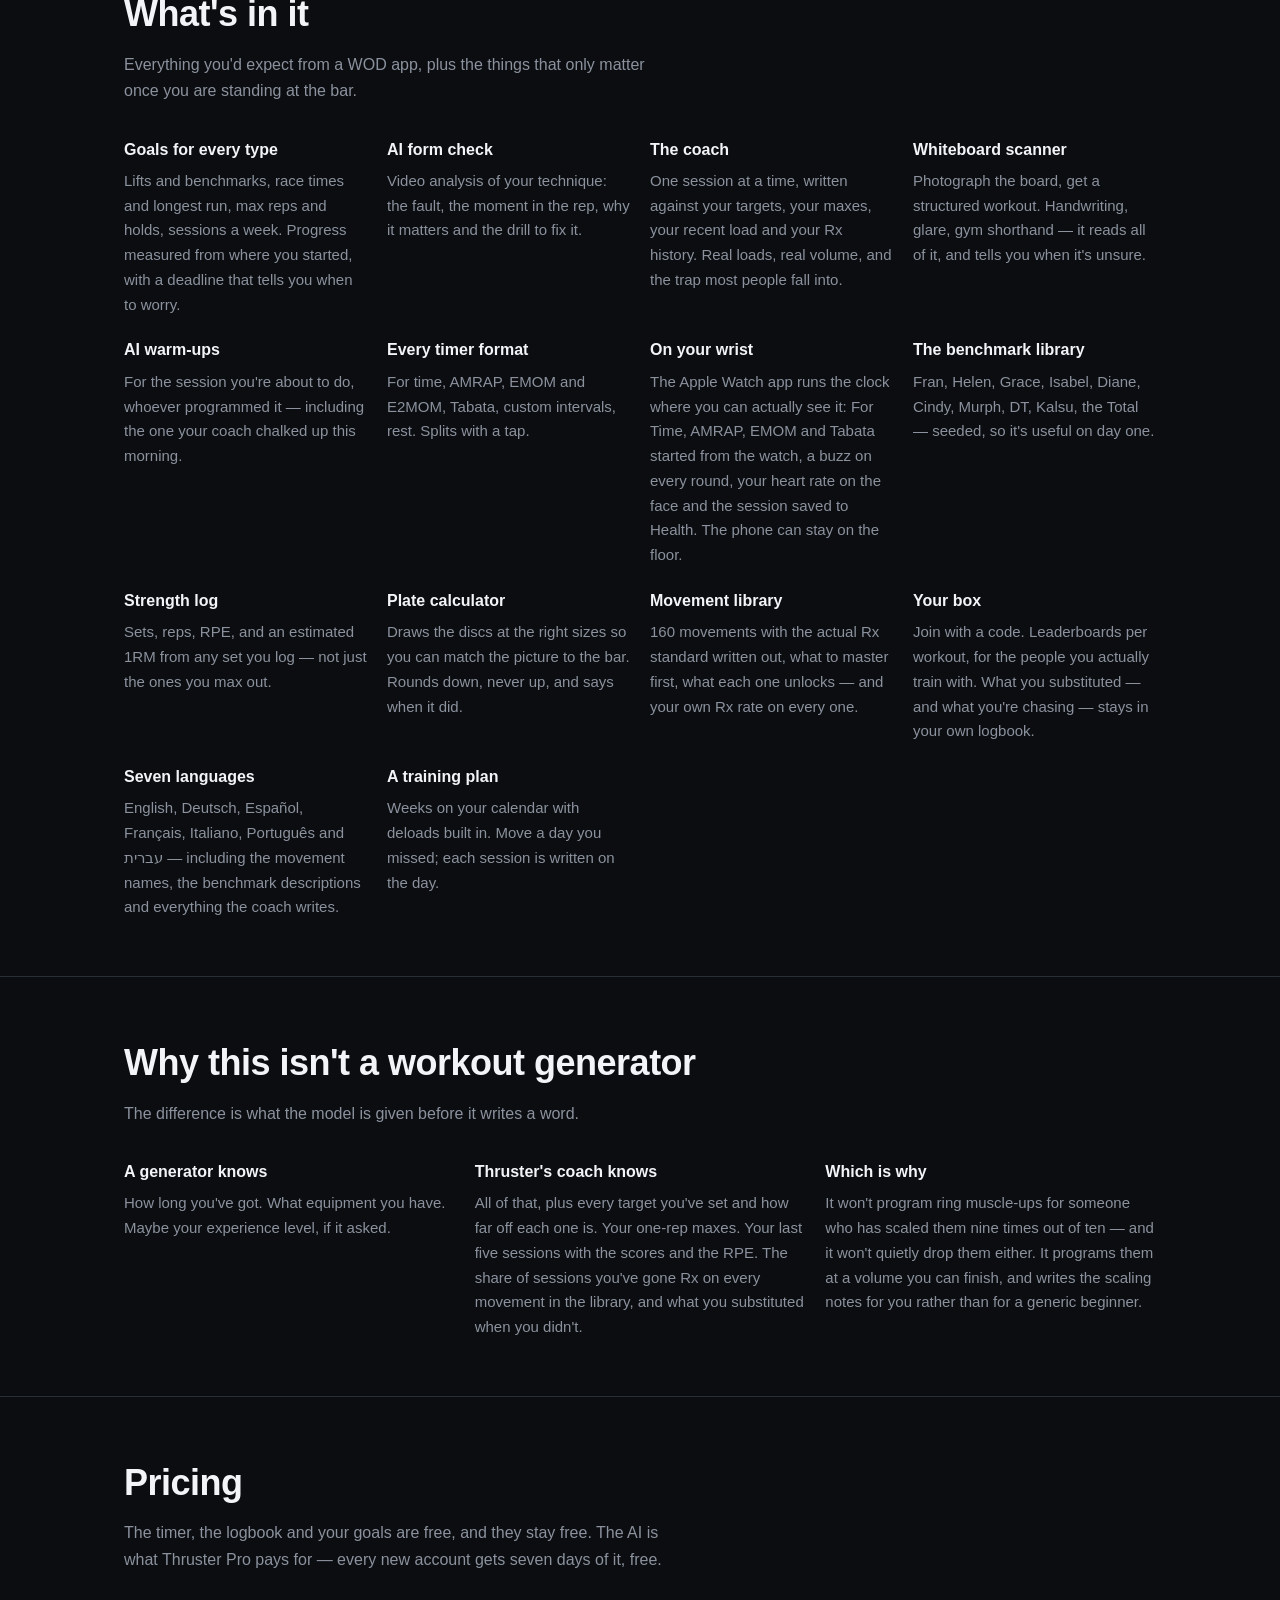
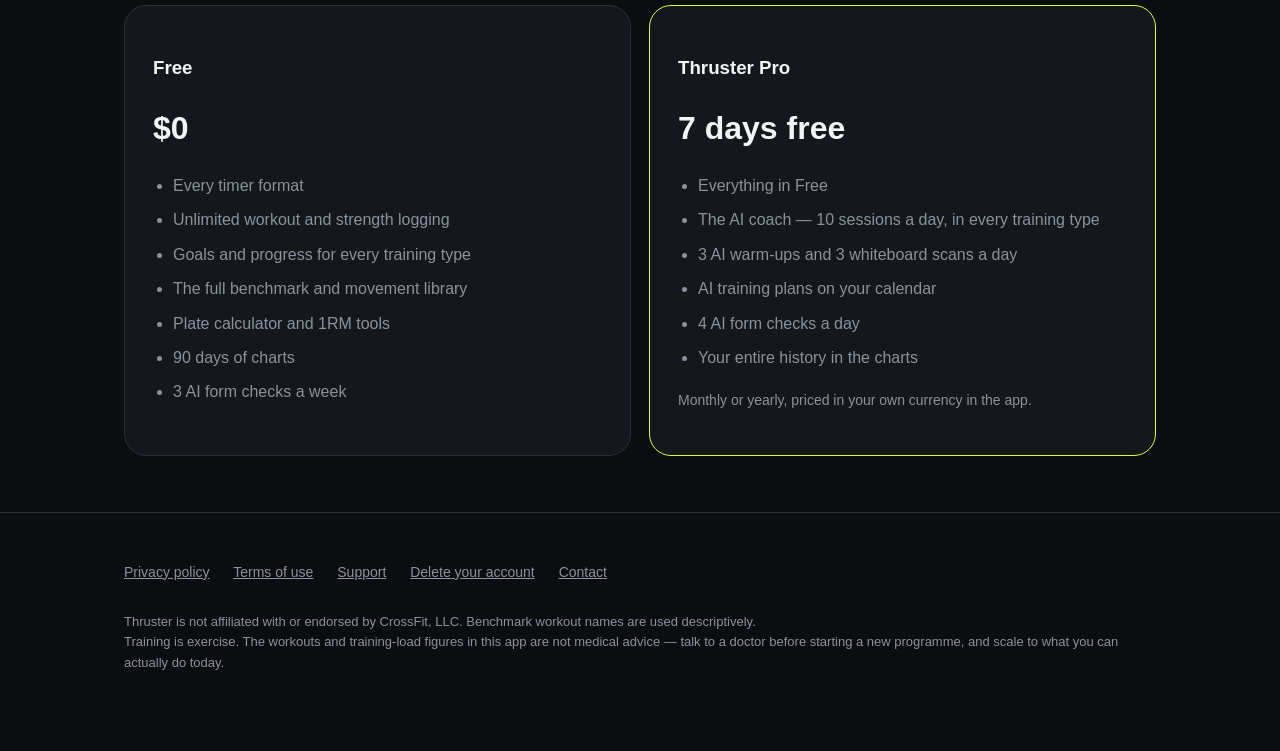
==== commit cc35448b: "Seventeen ways to train — HELD until 1.0.7 ships Not deployed: pushing this branch publishes the sit" ====
--- a/index.html
+++ b/index.html
@@ -57,7 +57,7 @@
       <h2>Four things the AI does for you</h2>
       <div class="features">
         <div class="feature"><h4>AI form check</h4><p>Film a set from the side. The AI watches your reps and tells you what to fix, where in the rep it happens, why it matters — and the drill that corrects it. Up to a minute, no sound.</p></div>
-        <div class="feature"><h4>AI workouts for every way you train</h4><p>MetCon, Gym, HIIT, Calisthenics, Running and Mobility. Tell it how long you have; it writes today's session from your logbook and the kit you actually own, and says which goal it moves.</p></div>
+        <div class="feature"><h4>AI workouts for every way you train</h4><p>Seventeen ways to train, from MetCon, Gym and HIIT to weightlifting, powerlifting, Hyrox, kettlebell, rowing, swimming, boxing and yoga. Tell it how long you have; it writes today's session from your logbook and the kit you actually own, and says which goal it moves.</p></div>
         <div class="feature"><h4>AI warm-ups</h4><p>For exactly what you're about to do — a coach session, a benchmark, or the workout chalked on your gym's whiteboard — with the movements and loads in it.</p></div>
         <div class="feature"><h4>An AI training plan</h4><p>Pick your days, what you want to train and a goal. It lays out weeks on your calendar with deloads built in, and writes each day's session on the day, from how training is really going.</p></div>
       </div>
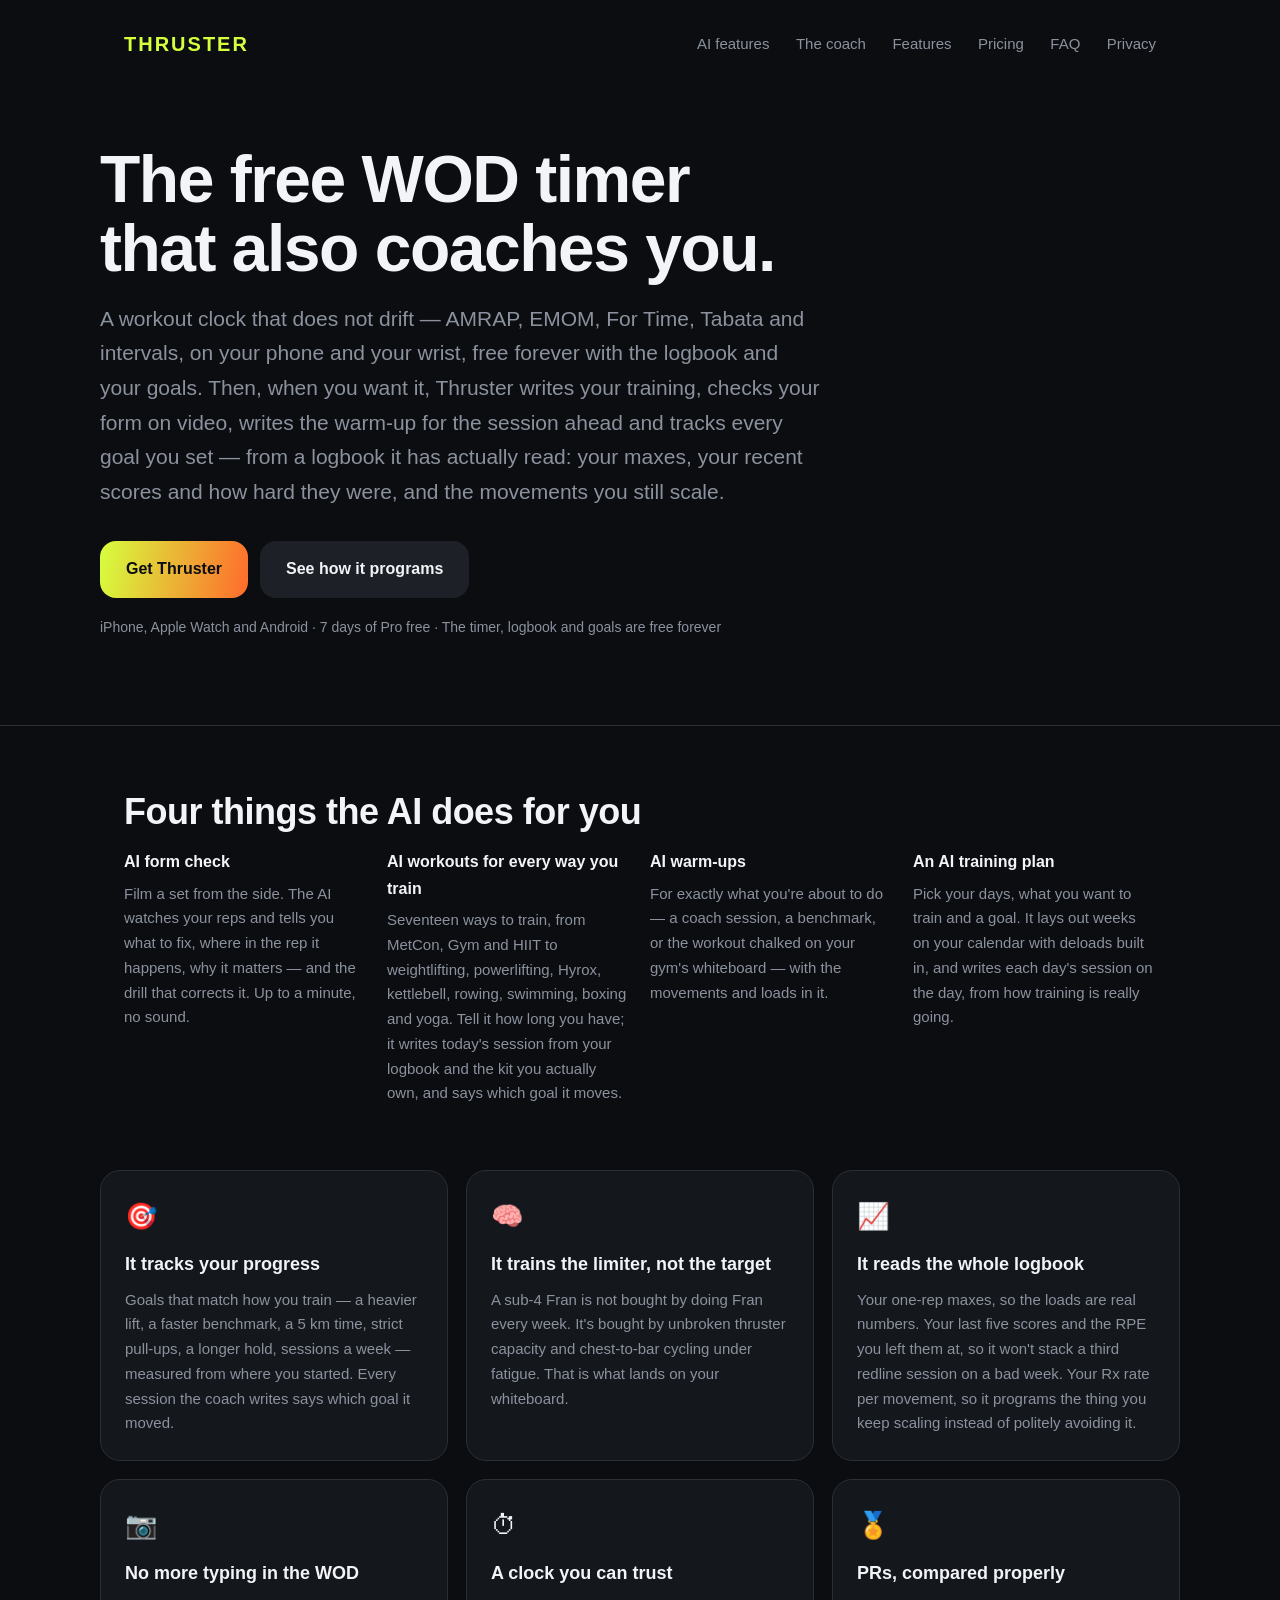
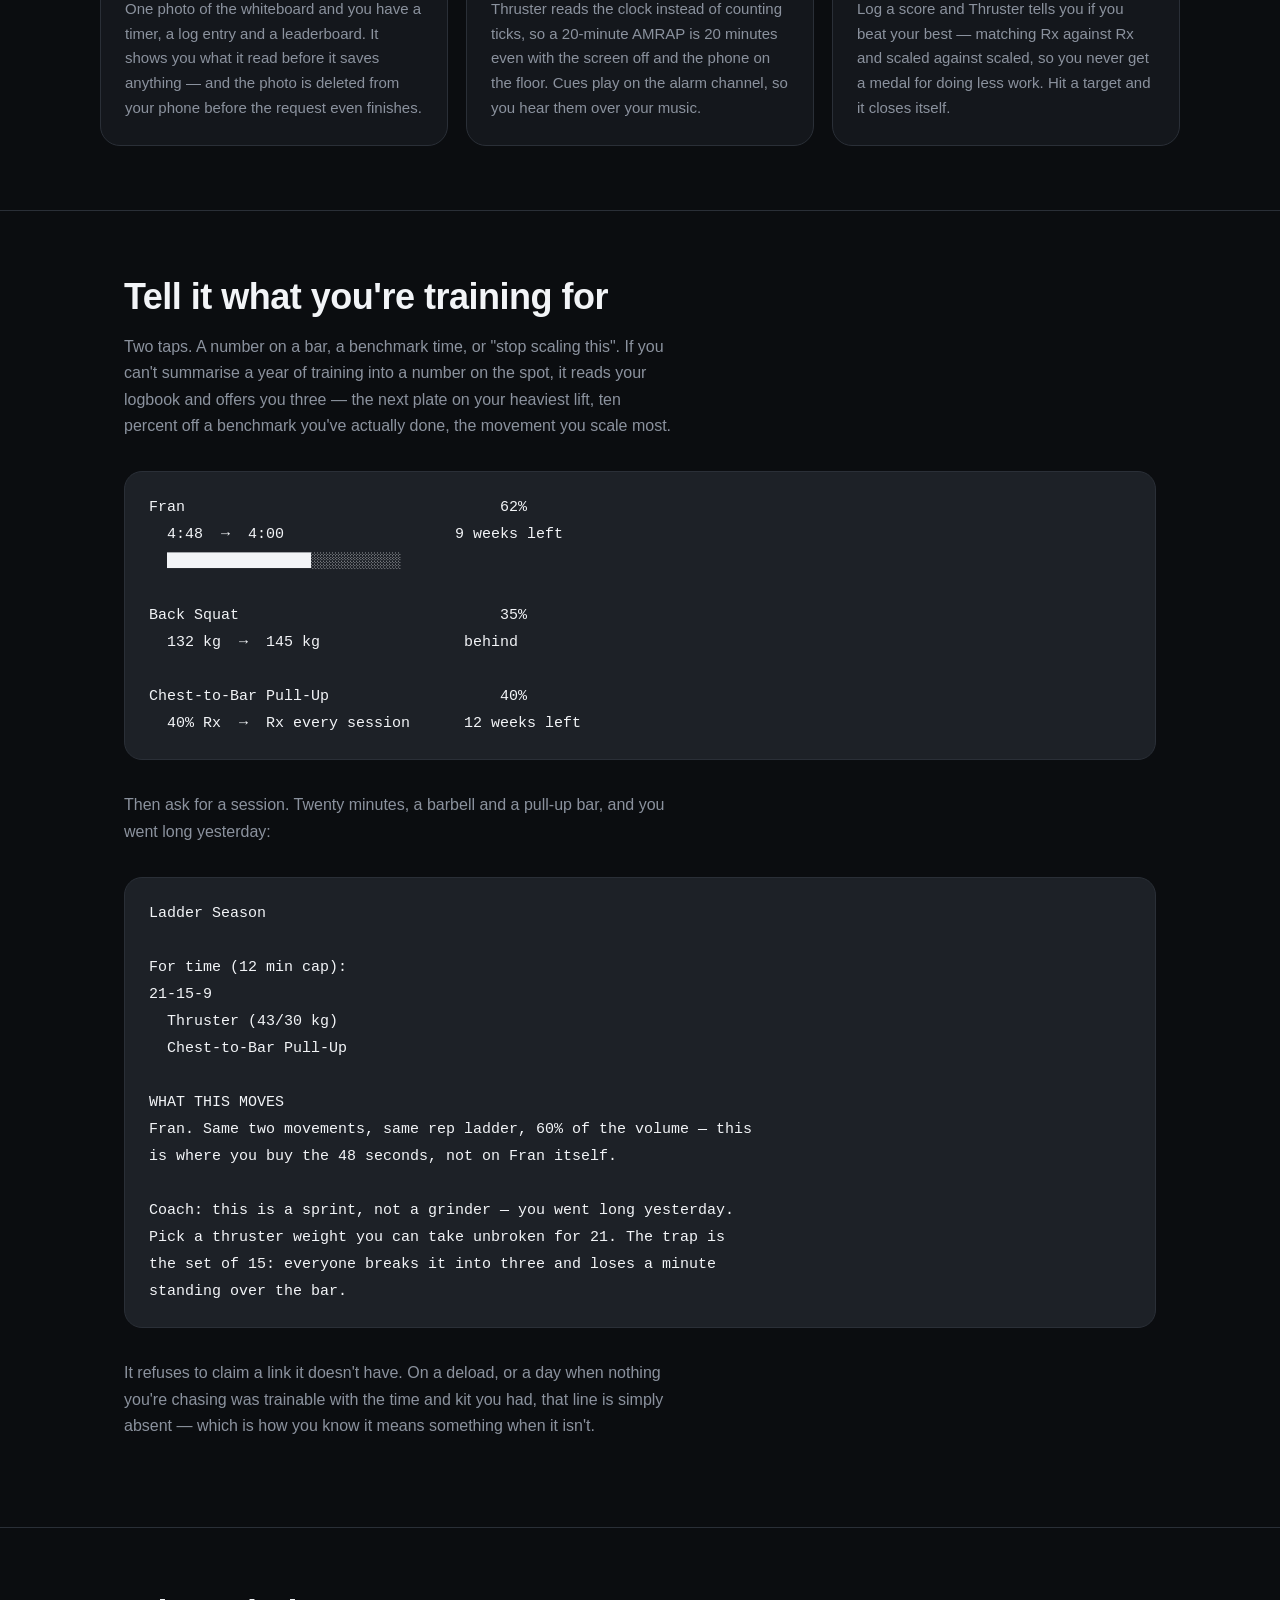
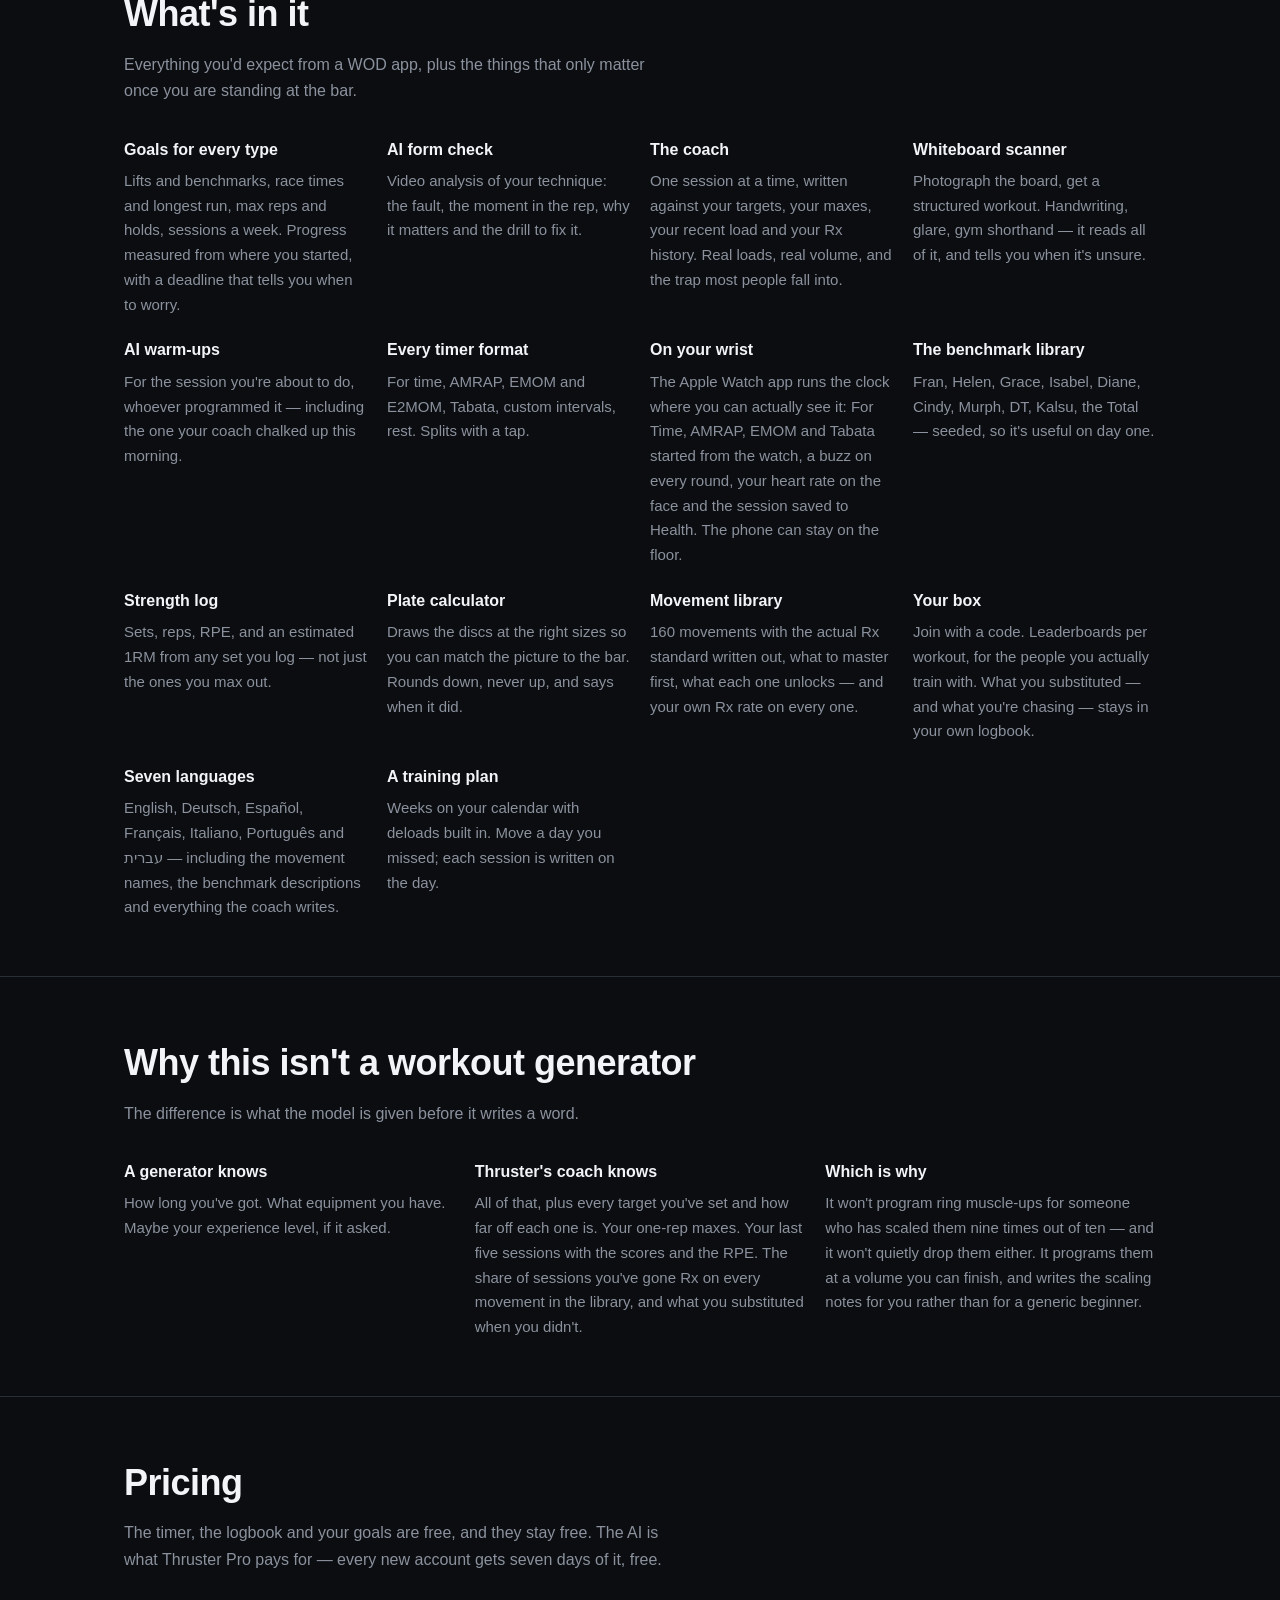
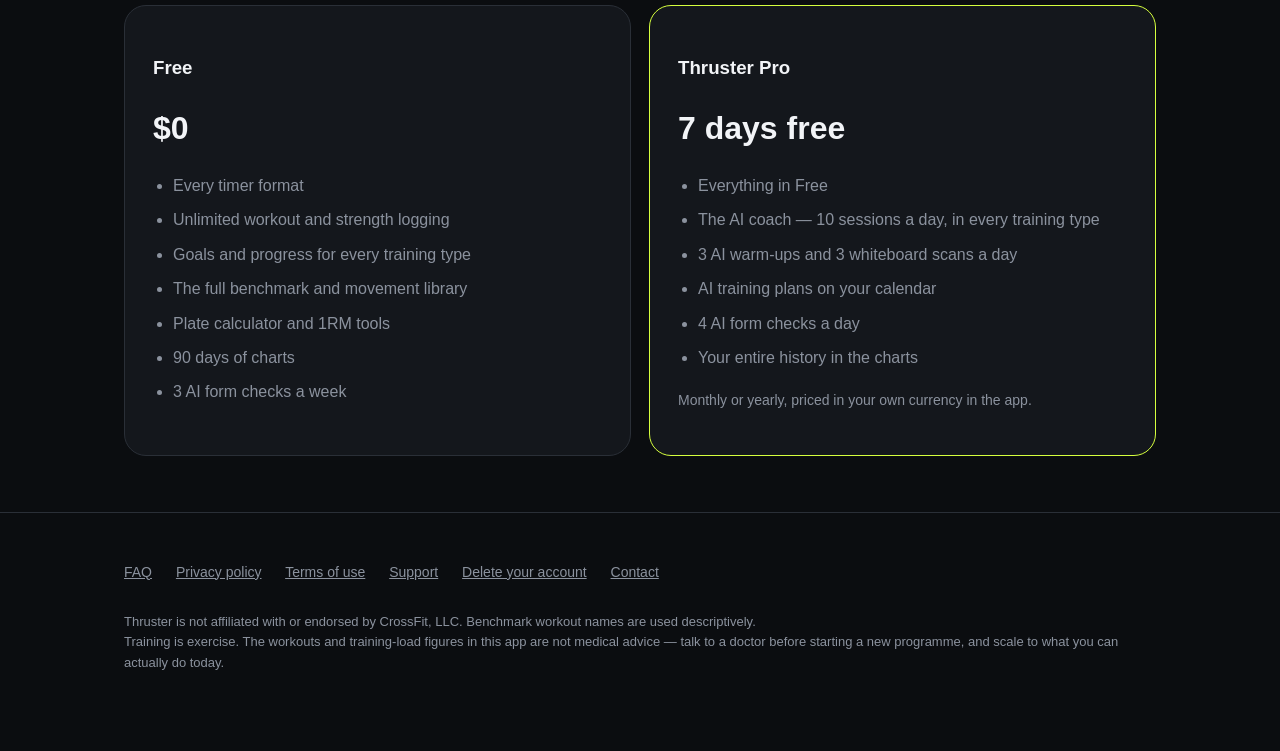
==== commit 8db47330: "feat(site): an FAQ page and structured data, so assistants can cite us Someone asking an AI assistan" ====
--- a/index.html
+++ b/index.html
@@ -18,6 +18,56 @@
 <link rel="icon" type="image/png" sizes="32x32" href="/favicon-32.png">
 <link rel="apple-touch-icon" href="/apple-touch-icon.png">
 <link rel="stylesheet" href="/style.css">
+
+<!-- Structured data: the machine-readable version of "what is this and does it
+     cost anything". An assistant deciding whether Thruster belongs in an answer
+     about free workout timers should not have to infer that from prose.
+
+     Deliberately absent: aggregateRating. Inventing one is both a lie and a
+     Google structured-data penalty. Add it — from the real App Store figures —
+     once there are enough ratings to quote.
+
+     Also absent: a Google Play downloadUrl, while Android is in closed testing
+     and has no public listing to link to. -->
+<script type="application/ld+json">
+{
+  "@context": "https://schema.org",
+  "@type": "MobileApplication",
+  "name": "Thruster",
+  "alternateName": "Thruster: WOD Timer & AI Coach",
+  "url": "https://thruster.cloud/",
+  "downloadUrl": "https://apps.apple.com/app/id6802562452",
+  "applicationCategory": "HealthApplication",
+  "applicationSubCategory": "Fitness",
+  "operatingSystem": "iOS 16.0 or later, watchOS 10.0 or later, Android 8.0 or later",
+  "description": "A free, drift-proof workout timer for AMRAP, EMOM, For Time, Tabata and custom intervals, on iPhone, Apple Watch and Android, with a logbook and goals that are also free. Thruster Pro adds an AI coach that writes each session from your own logbook, AI warm-ups, whiteboard scanning, training plans and AI form check on video.",
+  "inLanguage": ["en", "de", "es", "fr", "it", "pt-BR", "he"],
+  "offers": {
+    "@type": "Offer",
+    "price": "0",
+    "priceCurrency": "USD",
+    "description": "Free to download. The timer, logbook and goals are free permanently; Thruster Pro is an optional subscription with a 7-day free trial."
+  },
+  "featureList": [
+    "Drift-proof workout timer: For Time, AMRAP, EMOM, E2MOM, Tabata, custom intervals and rest",
+    "Apple Watch app with per-round haptics, live heart rate and Apple Health workout sessions",
+    "Free workout and strength logbook with RPE and estimated one-rep max",
+    "Seventeen training types including CrossFit-style MetCon, weightlifting, powerlifting, Hyrox, kettlebell, rowing, swimming, boxing, yoga and bodybuilding",
+    "AI coach that writes each session from your logged maxes, recent scores and Rx history",
+    "AI form check: video analysis naming the fault, the moment in the rep and a corrective drill",
+    "Whiteboard scanner that turns a photo of the gym whiteboard into a timer and a log entry",
+    "Benchmark library including Fran, Helen, Grace, Isabel, Diane, Cindy, Murph and DT",
+    "Movement library of 160 movements with written Rx standards",
+    "Plate calculator and goal tracking with progress measured from a baseline"
+  ],
+  "publisher": {
+    "@type": "Organization",
+    "name": "Thruster",
+    "url": "https://thruster.cloud/",
+    "email": "info@thruster.cloud"
+  }
+}
+</script>
 </head>
 <body>
 
@@ -29,6 +79,7 @@
       <a href="#coach">The coach</a>
       <a href="#features">Features</a>
       <a href="#pricing">Pricing</a>
+      <a href="/faq">FAQ</a>
       <a href="/privacy">Privacy</a>
     </nav>
   </div>
@@ -247,6 +298,7 @@
 
 <footer>
   <div class="wrap">
+    <a href="/faq">FAQ</a>
     <a href="/privacy">Privacy policy</a>
     <a href="/terms">Terms of use</a>
     <a href="/support">Support</a>
--- a/style.css
+++ b/style.css
@@ -106,3 +106,10 @@
 .status { margin-top: 16px; font-size: 15px; }
 .status.error { color: var(--orange); }
 .status.ok { color: var(--lime); }
+
+/* FAQ — the question is the heading and the answer is the first sentence under
+   it. That shape is for a person skimming for one fact, and it happens to be
+   exactly what a search engine or an AI assistant can quote without mangling. */
+.faq h2 { font-size: 20px; margin-top: 38px; }
+.faq p { color: var(--muted); }
+.faq p.answer { color: var(--text); }
